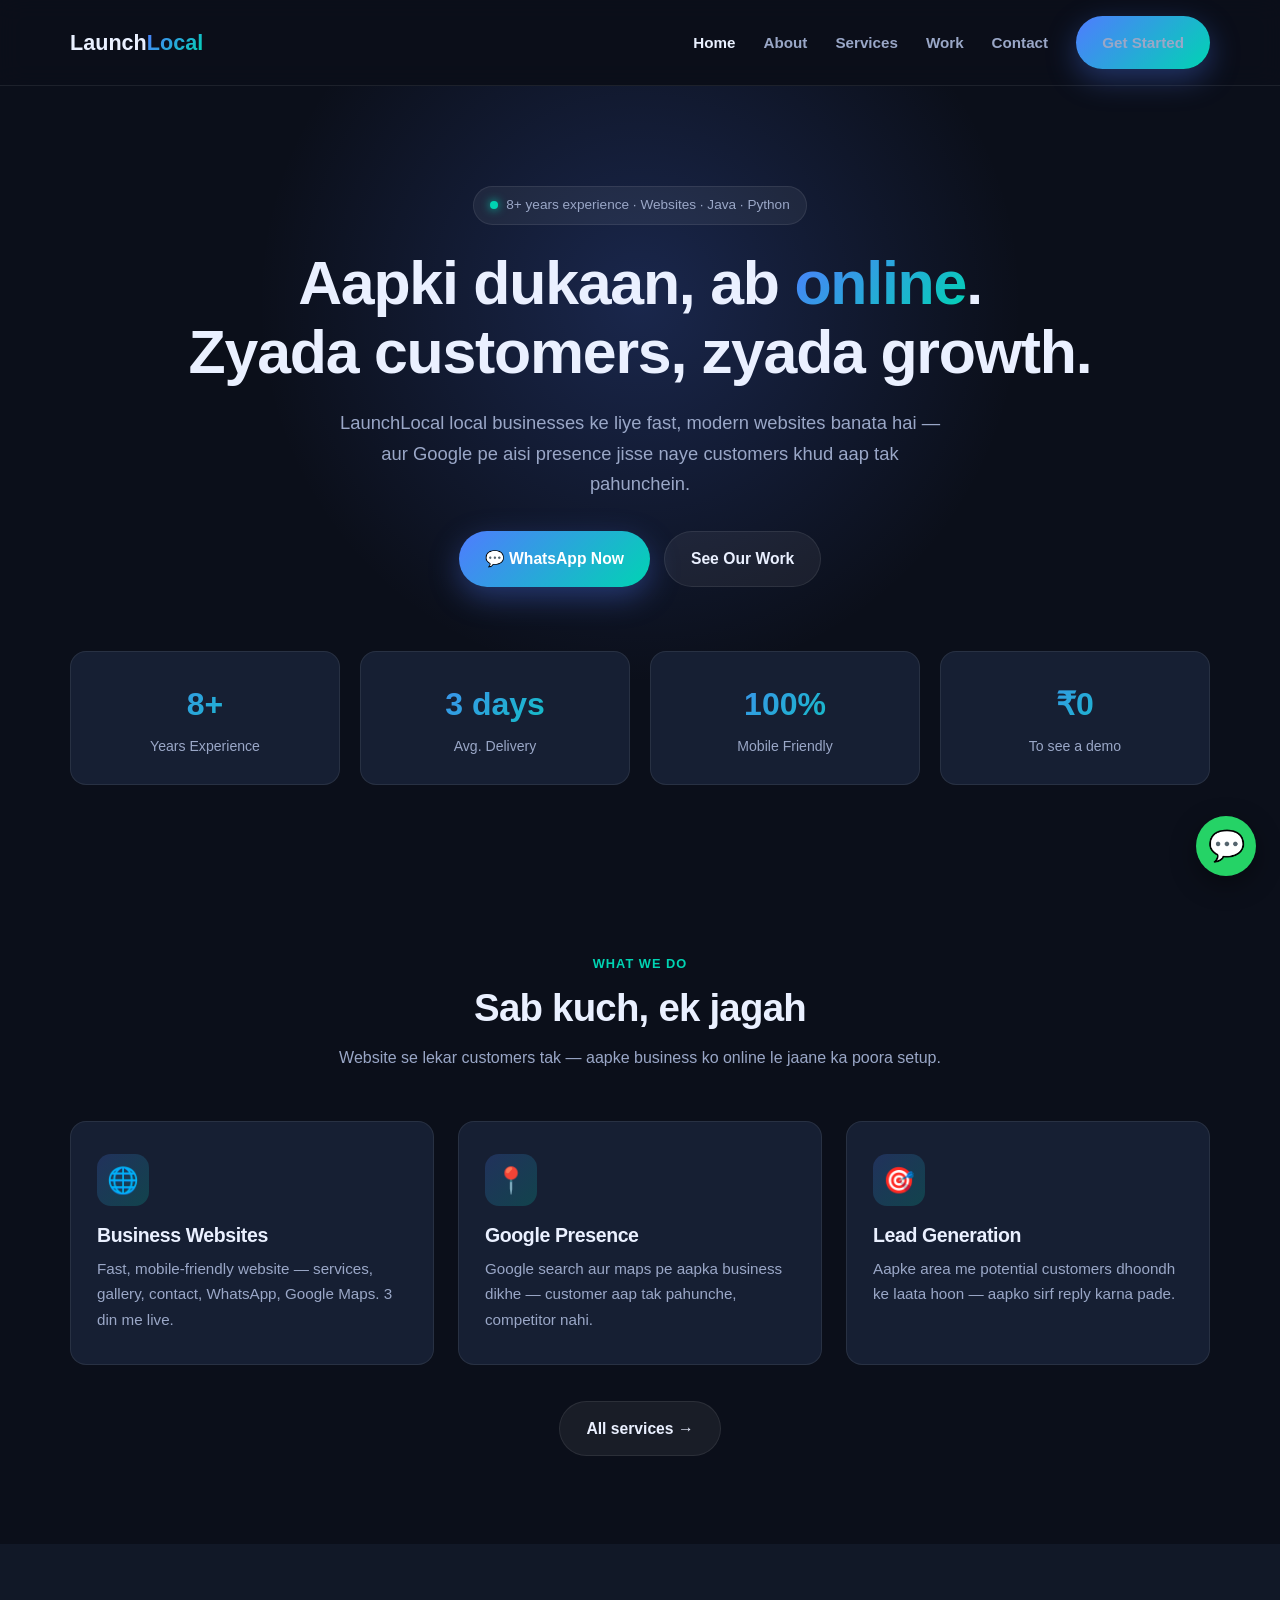
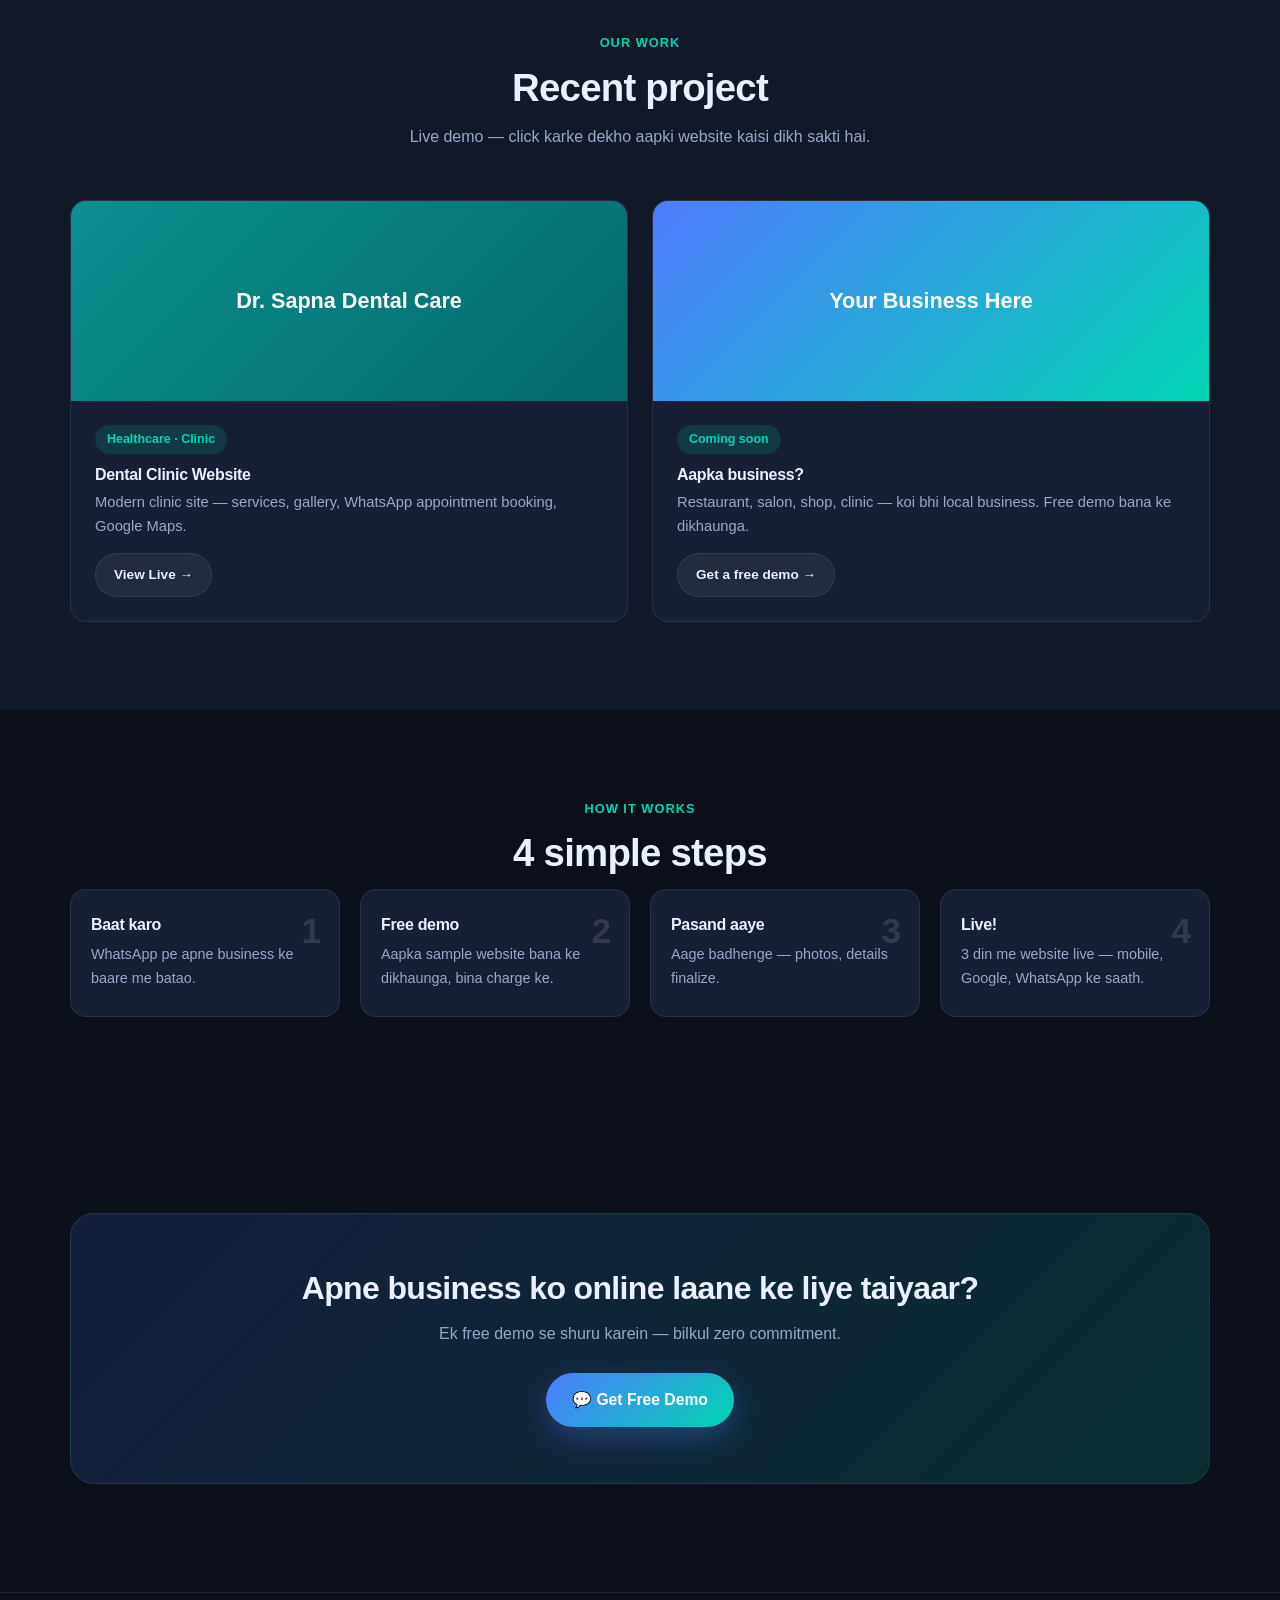
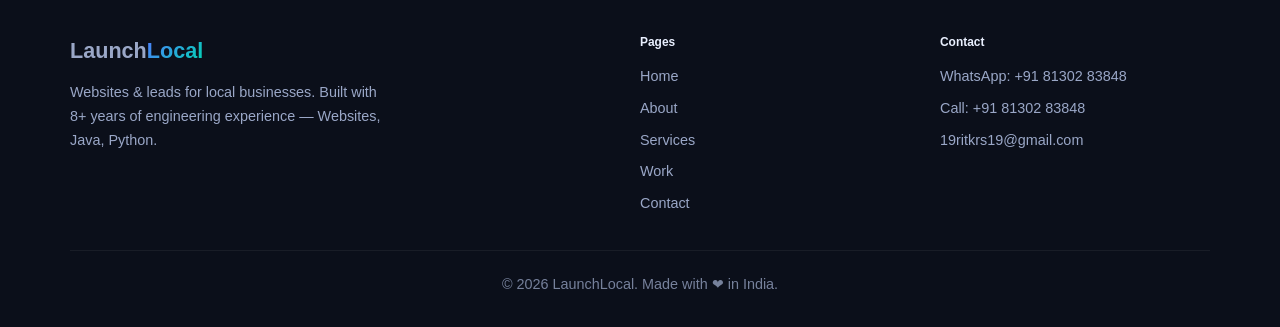
==== launchlocal-site/index.html @ 7e7877e1 "add multi-page LaunchLocal site (home/about/services/work/contact)" ====
<!DOCTYPE html>
<html lang="en">
<head>
<meta charset="UTF-8" />
<meta name="viewport" content="width=device-width, initial-scale=1.0" />
<title>LaunchLocal - Websites & Leads for Local Businesses</title>
<meta name="description" content="LaunchLocal - Aapki dukaan, ab online. Fast modern websites, Google presence & leads for local businesses. 8+ years experience. Websites, Java, Python." />
<link rel="stylesheet" href="style.css" />
</head>
<body>

<header>
  <div class="container">
    <nav>
      <a href="index.html" class="logo">Launch<b>Local</b></a>
      <button class="nav-toggle" aria-label="menu">☰</button>
      <div class="nav-links">
        <a href="index.html" class="active">Home</a>
        <a href="about.html">About</a>
        <a href="services.html">Services</a>
        <a href="work.html">Work</a>
        <a href="contact.html">Contact</a>
        <a class="btn btn-primary" href="contact.html">Get Started</a>
      </div>
    </nav>
  </div>
</header>

<!-- HERO -->
<section class="hero">
  <div class="container center">
    <div class="badge reveal"><span class="dot"></span> 8+ years experience · Websites · Java · Python</div>
    <h1 class="reveal">Aapki dukaan, ab <span class="grad">online</span>.<br/>Zyada customers, zyada growth.</h1>
    <p class="lead center reveal">LaunchLocal local businesses ke liye fast, modern websites banata hai — aur Google pe aisi presence jisse naye customers khud aap tak pahunchein.</p>
    <div class="cta center reveal" style="justify-content:center">
      <a class="btn btn-primary" href="https://wa.me/918130283848?text=Hi%20LaunchLocal,%20mujhe%20website%20chahiye">💬 WhatsApp Now</a>
      <a class="btn btn-ghost" href="work.html">See Our Work</a>
    </div>
    <div class="stats" style="margin-top:64px">
      <div class="stat reveal"><div class="num grad">8+</div><div class="lbl">Years Experience</div></div>
      <div class="stat reveal"><div class="num grad">3 days</div><div class="lbl">Avg. Delivery</div></div>
      <div class="stat reveal"><div class="num grad">100%</div><div class="lbl">Mobile Friendly</div></div>
      <div class="stat reveal"><div class="num grad">₹0</div><div class="lbl">To see a demo</div></div>
    </div>
  </div>
</section>

<!-- SERVICES PREVIEW -->
<section>
  <div class="container">
    <div class="center"><div class="eyebrow reveal">What we do</div><h2 class="title reveal">Sab kuch, ek jagah</h2>
      <p class="sub center reveal">Website se lekar customers tak — aapke business ko online le jaane ka poora setup.</p></div>
    <div class="grid3">
      <div class="card reveal"><div class="ic">🌐</div><h3>Business Websites</h3><p>Fast, mobile-friendly website — services, gallery, contact, WhatsApp, Google Maps. 3 din me live.</p></div>
      <div class="card reveal"><div class="ic">📍</div><h3>Google Presence</h3><p>Google search aur maps pe aapka business dikhe — customer aap tak pahunche, competitor nahi.</p></div>
      <div class="card reveal"><div class="ic">🎯</div><h3>Lead Generation</h3><p>Aapke area me potential customers dhoondh ke laata hoon — aapko sirf reply karna pade.</p></div>
    </div>
    <div class="center" style="margin-top:36px"><a class="btn btn-ghost reveal" href="services.html">All services →</a></div>
  </div>
</section>

<!-- FEATURED WORK -->
<section style="background:var(--bg2)">
  <div class="container">
    <div class="center"><div class="eyebrow reveal">Our work</div><h2 class="title reveal">Recent project</h2>
      <p class="sub center reveal">Live demo — click karke dekho aapki website kaisi dikh sakti hai.</p></div>
    <div class="work">
      <a class="work-card reveal" href="https://19ritkrs19.github.io/client-demos/dr-sapna/" target="_blank">
        <div class="thumb" style="background:linear-gradient(135deg,#0a8f8f,#066969)">Dr. Sapna Dental Care</div>
        <div class="body"><span class="tag">Healthcare · Clinic</span><h4>Dental Clinic Website</h4>
          <p>Modern clinic site — services, gallery, WhatsApp appointment booking, Google Maps.</p>
          <span class="btn btn-ghost" style="padding:10px 18px;font-size:.85rem">View Live →</span></div>
      </a>
      <div class="work-card reveal">
        <div class="thumb" style="background:linear-gradient(135deg,#4f7cff,#00d4b3)">Your Business Here</div>
        <div class="body"><span class="tag">Coming soon</span><h4>Aapka business?</h4>
          <p>Restaurant, salon, shop, clinic — koi bhi local business. Free demo bana ke dikhaunga.</p>
          <a class="btn btn-ghost" style="padding:10px 18px;font-size:.85rem" href="contact.html">Get a free demo →</a></div>
      </div>
    </div>
  </div>
</section>

<!-- PROCESS -->
<section>
  <div class="container">
    <div class="center"><div class="eyebrow reveal">How it works</div><h2 class="title reveal">4 simple steps</h2></div>
    <div class="steps">
      <div class="step reveal"><div class="no">1</div><h4>Baat karo</h4><p>WhatsApp pe apne business ke baare me batao.</p></div>
      <div class="step reveal"><div class="no">2</div><h4>Free demo</h4><p>Aapka sample website bana ke dikhaunga, bina charge ke.</p></div>
      <div class="step reveal"><div class="no">3</div><h4>Pasand aaye</h4><p>Aage badhenge — photos, details finalize.</p></div>
      <div class="step reveal"><div class="no">4</div><h4>Live!</h4><p>3 din me website live — mobile, Google, WhatsApp ke saath.</p></div>
    </div>
  </div>
</section>

<!-- CTA -->
<section>
  <div class="container">
    <div class="cta-band reveal">
      <h2>Apne business ko online laane ke liye taiyaar?</h2>
      <p>Ek free demo se shuru karein — bilkul zero commitment.</p>
      <a class="btn btn-primary" href="https://wa.me/918130283848?text=Hi%20LaunchLocal,%20mujhe%20free%20demo%20chahiye">💬 Get Free Demo</a>
    </div>
  </div>
</section>

<!-- FOOTER (same on all pages) -->
<footer>
  <div class="container">
    <div class="foot-grid">
      <div>
        <div class="logo" style="margin-bottom:12px">Launch<b>Local</b></div>
        <p style="max-width:320px">Websites &amp; leads for local businesses. Built with 8+ years of engineering experience — Websites, Java, Python.</p>
      </div>
      <div><h5>Pages</h5><a href="index.html">Home</a><a href="about.html">About</a><a href="services.html">Services</a><a href="work.html">Work</a><a href="contact.html">Contact</a></div>
      <div><h5>Contact</h5><a href="https://wa.me/918130283848">WhatsApp: +91 81302 83848</a><a href="tel:+918130283848">Call: +91 81302 83848</a><a href="mailto:19ritkrs19@gmail.com">19ritkrs19@gmail.com</a></div>
    </div>
    <div class="foot-bottom">&copy; <span id="yr"></span> LaunchLocal. Made with ❤ in India.</div>
  </div>
</footer>

<a class="wa-float" href="https://wa.me/918130283848?text=Hi%20LaunchLocal" title="WhatsApp">💬</a>
<script src="app.js"></script>
</body>
</html>
---- launchlocal-site/style.css ----
/* ============================================================
   LaunchLocal - shared styles (multi-page site)
   ============================================================ */
:root{
  --bg:#0b0f1a; --bg2:#111827; --card:#161f33;
  --brand:#4f7cff; --brand2:#00d4b3; --accent:#ffb347;
  --text:#eaf0ff; --muted:#9aa7c7; --line:rgba(255,255,255,.08);
  --radius:16px;
}
*{margin:0;padding:0;box-sizing:border-box}
html{scroll-behavior:smooth}
body{font-family:-apple-system,BlinkMacSystemFont,"Segoe UI",Roboto,Helvetica,Arial,sans-serif;background:var(--bg);color:var(--text);line-height:1.65;overflow-x:hidden}
a{color:inherit;text-decoration:none}
img{max-width:100%;display:block}
.container{width:min(1140px,92%);margin:0 auto}
.btn{display:inline-flex;align-items:center;gap:8px;padding:14px 26px;border-radius:999px;font-weight:700;font-size:.98rem;transition:transform .18s,box-shadow .18s,background .18s;cursor:pointer;border:none}
.btn-primary{background:linear-gradient(135deg,var(--brand),var(--brand2));color:#fff;box-shadow:0 10px 30px rgba(79,124,255,.35)}
.btn-primary:hover{transform:translateY(-3px);box-shadow:0 16px 40px rgba(79,124,255,.5)}
.btn-ghost{background:rgba(255,255,255,.06);color:var(--text);border:1px solid var(--line)}
.btn-ghost:hover{background:rgba(255,255,255,.12);transform:translateY(-3px)}
section{padding:88px 0}
.eyebrow{color:var(--brand2);font-weight:700;letter-spacing:.08em;text-transform:uppercase;font-size:.8rem;margin-bottom:12px}
h1,h2,h3,h4{line-height:1.15;letter-spacing:-.02em}
h2.title{font-size:2.4rem;margin-bottom:14px}
.sub{color:var(--muted);max-width:640px;margin-bottom:50px}
.center{text-align:center;margin-inline:auto}
.grad{background:linear-gradient(135deg,var(--brand),var(--brand2));-webkit-background-clip:text;background-clip:text;-webkit-text-fill-color:transparent}

/* reveal on scroll */
.reveal{opacity:0;transform:translateY(28px);transition:opacity .7s ease,transform .7s ease}
.reveal.in{opacity:1;transform:none}

/* NAV */
header{position:sticky;top:0;z-index:60;background:rgba(11,15,26,.82);backdrop-filter:blur(12px);border-bottom:1px solid var(--line)}
nav{display:flex;align-items:center;justify-content:space-between;padding:16px 0}
.logo{font-weight:900;font-size:1.35rem}
.logo b{background:linear-gradient(135deg,var(--brand),var(--brand2));-webkit-background-clip:text;background-clip:text;-webkit-text-fill-color:transparent}
.nav-links{display:flex;gap:28px;align-items:center}
.nav-links a{color:var(--muted);font-weight:600;font-size:.95rem}
.nav-links a:hover,.nav-links a.active{color:var(--text)}
.nav-toggle{display:none;background:none;border:none;color:var(--text);font-size:1.6rem;cursor:pointer}
@media(max-width:820px){
  .nav-links{position:fixed;inset:0 0 0 auto;width:min(280px,80%);flex-direction:column;background:var(--bg2);padding:90px 30px;gap:22px;transform:translateX(100%);transition:transform .3s;border-left:1px solid var(--line)}
  .nav-links.open{transform:none}
  .nav-toggle{display:block;z-index:70}
}

/* HERO (generic) */
.hero{position:relative;padding:100px 0 80px;overflow:hidden}
.hero::before{content:"";position:absolute;top:-30%;left:50%;transform:translateX(-50%);width:900px;height:900px;background:radial-gradient(circle,rgba(79,124,255,.22),transparent 60%);z-index:0}
.hero .container{position:relative;z-index:1}
.badge{display:inline-flex;align-items:center;gap:8px;background:rgba(255,255,255,.06);border:1px solid var(--line);padding:7px 16px;border-radius:999px;font-size:.85rem;color:var(--muted);margin-bottom:24px}
.dot{width:8px;height:8px;border-radius:50%;background:var(--brand2);box-shadow:0 0 10px var(--brand2)}
.hero h1{font-size:clamp(2.1rem,5.2vw,3.8rem);margin-bottom:20px}
.hero p.lead{font-size:1.15rem;color:var(--muted);max-width:620px;margin-bottom:32px}
.page-hero{padding:80px 0 40px;position:relative}
.page-hero h1{font-size:clamp(2rem,5vw,3.2rem);margin-bottom:16px}
.page-hero p{color:var(--muted);max-width:640px;font-size:1.1rem}
.cta{display:flex;gap:14px;flex-wrap:wrap}

/* STATS */
.stats{display:grid;grid-template-columns:repeat(4,1fr);gap:20px}
.stat{background:var(--card);border:1px solid var(--line);border-radius:var(--radius);padding:26px 18px;text-align:center}
.stat .num{font-size:2rem;font-weight:900}
.stat .lbl{color:var(--muted);font-size:.88rem;margin-top:4px}
@media(max-width:760px){.stats{grid-template-columns:1fr 1fr}}

/* GRID CARDS */
.grid3{display:grid;grid-template-columns:repeat(3,1fr);gap:24px}
.grid2{display:grid;grid-template-columns:repeat(2,1fr);gap:24px}
@media(max-width:860px){.grid3,.grid2{grid-template-columns:1fr}}
.card{background:var(--card);border:1px solid var(--line);border-radius:var(--radius);padding:32px 26px;transition:transform .2s,border-color .2s}
.card:hover{transform:translateY(-8px);border-color:var(--brand)}
.card .ic{width:52px;height:52px;border-radius:14px;display:flex;align-items:center;justify-content:center;font-size:1.6rem;background:linear-gradient(135deg,rgba(79,124,255,.2),rgba(0,212,179,.2));margin-bottom:18px}
.card h3{font-size:1.22rem;margin-bottom:10px}
.card p{color:var(--muted);font-size:.95rem}
.card ul{color:var(--muted);font-size:.93rem;margin-top:12px;padding-left:18px}
.card ul li{margin-bottom:6px}

/* PROCESS */
.steps{display:grid;grid-template-columns:repeat(4,1fr);gap:20px}
@media(max-width:860px){.steps{grid-template-columns:1fr 1fr}}
.step{position:relative;padding:26px 20px;background:var(--card);border:1px solid var(--line);border-radius:var(--radius)}
.step .no{font-size:2.2rem;font-weight:900;color:rgba(255,255,255,.12);position:absolute;top:12px;right:18px}
.step h4{margin-bottom:8px}
.step p{color:var(--muted);font-size:.9rem}

/* WORK / CASE STUDY */
.work{display:grid;grid-template-columns:repeat(2,1fr);gap:24px}
@media(max-width:760px){.work{grid-template-columns:1fr}}
.work-card{background:var(--card);border:1px solid var(--line);border-radius:var(--radius);overflow:hidden;transition:transform .2s}
.work-card:hover{transform:translateY(-6px)}
.work-card .thumb{height:200px;display:flex;align-items:center;justify-content:center;font-size:1.35rem;font-weight:800;color:#fff;text-align:center;padding:20px}
.work-card .body{padding:24px}
.work-card .body h4{margin-bottom:6px}
.work-card .body p{color:var(--muted);font-size:.92rem;margin-bottom:14px}
.tag{display:inline-block;background:rgba(0,212,179,.14);color:var(--brand2);padding:4px 12px;border-radius:999px;font-size:.78rem;font-weight:700;margin-bottom:12px}
.case{background:var(--card);border:1px solid var(--line);border-radius:var(--radius);padding:34px;margin-bottom:24px}
.case .cols{display:grid;grid-template-columns:repeat(3,1fr);gap:20px;margin-top:20px}
@media(max-width:760px){.case .cols{grid-template-columns:1fr}}
.case .col h5{color:var(--brand2);font-size:.82rem;text-transform:uppercase;letter-spacing:.06em;margin-bottom:6px}
.case .col p{color:var(--muted);font-size:.94rem}

/* PRICING */
.pricing{display:grid;grid-template-columns:repeat(3,1fr);gap:24px}
@media(max-width:860px){.pricing{grid-template-columns:1fr}}
.price{background:var(--card);border:1px solid var(--line);border-radius:var(--radius);padding:32px 26px;text-align:center}
.price.featured{border-color:var(--brand);box-shadow:0 14px 40px rgba(79,124,255,.2);position:relative}
.price.featured::after{content:"Popular";position:absolute;top:-12px;left:50%;transform:translateX(-50%);background:linear-gradient(135deg,var(--brand),var(--brand2));color:#fff;font-size:.72rem;font-weight:700;padding:4px 14px;border-radius:999px}
.price .amt{font-size:2rem;font-weight:900;margin:12px 0}
.price ul{list-style:none;color:var(--muted);font-size:.93rem;margin:18px 0;text-align:left}
.price ul li{padding:7px 0;border-bottom:1px solid var(--line)}
.price ul li::before{content:"✓ ";color:var(--brand2);font-weight:800}

/* FAQ */
.faq details{background:var(--card);border:1px solid var(--line);border-radius:12px;padding:18px 22px;margin-bottom:14px}
.faq summary{cursor:pointer;font-weight:700;list-style:none}
.faq summary::-webkit-details-marker{display:none}
.faq summary::after{content:"+";float:right;color:var(--brand2);font-size:1.3rem}
.faq details[open] summary::after{content:"−"}
.faq p{color:var(--muted);margin-top:12px;font-size:.95rem}

/* CONTACT / FORM */
.contact-wrap{display:grid;grid-template-columns:1fr 1fr;gap:44px;align-items:start}
@media(max-width:860px){.contact-wrap{grid-template-columns:1fr}}
form{background:var(--card);border:1px solid var(--line);border-radius:var(--radius);padding:32px}
label{display:block;font-size:.85rem;color:var(--muted);margin:14px 0 6px;font-weight:600}
input,select,textarea{width:100%;padding:13px 15px;background:var(--bg2);border:1px solid var(--line);border-radius:10px;color:var(--text);font-size:.95rem;font-family:inherit}
input:focus,select:focus,textarea:focus{outline:none;border-color:var(--brand)}
textarea{min-height:90px;resize:vertical}
form .btn-primary{width:100%;justify-content:center;margin-top:22px}
.info-row{display:flex;gap:14px;margin-bottom:22px;align-items:flex-start}
.info-row .ic{font-size:1.4rem}
.info-row a{color:var(--brand2)}

/* CTA band */
.cta-band{background:linear-gradient(135deg,rgba(79,124,255,.15),rgba(0,212,179,.15));border:1px solid var(--line);border-radius:24px;padding:56px;text-align:center;margin:20px 0}
.cta-band h2{font-size:2rem;margin-bottom:14px}
.cta-band p{color:var(--muted);margin-bottom:26px}

footer{border-top:1px solid var(--line);padding:40px 0 30px;color:var(--muted);font-size:.9rem}
.foot-grid{display:grid;grid-template-columns:2fr 1fr 1fr;gap:30px;margin-bottom:26px}
@media(max-width:760px){.foot-grid{grid-template-columns:1fr}}
.foot-grid h5{color:var(--text);margin-bottom:12px}
.foot-grid a{display:block;color:var(--muted);margin-bottom:8px}
.foot-grid a:hover{color:var(--brand2)}
.foot-bottom{text-align:center;border-top:1px solid var(--line);padding-top:22px;opacity:.75}
.wa-float{position:fixed;bottom:24px;right:24px;z-index:100;background:#25D366;width:60px;height:60px;border-radius:50%;display:flex;align-items:center;justify-content:center;font-size:30px;box-shadow:0 8px 26px rgba(0,0,0,.4)}
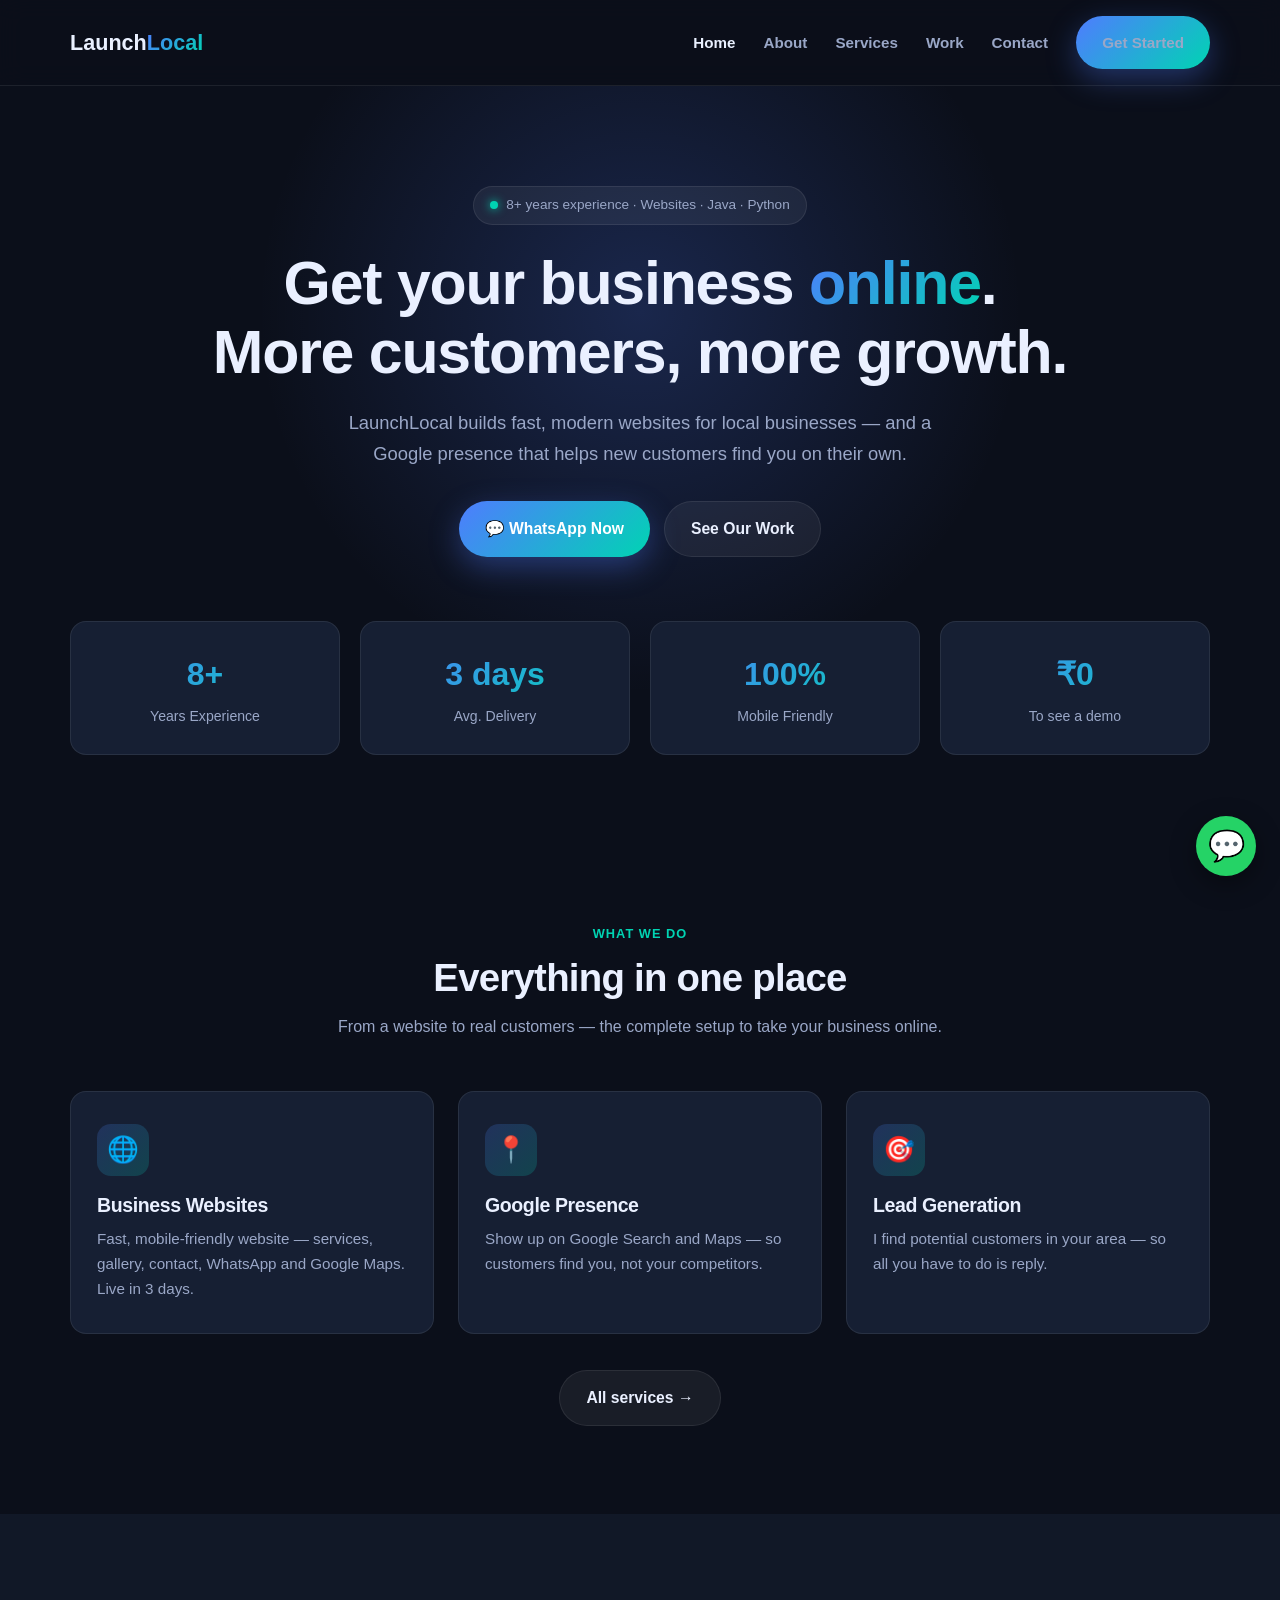
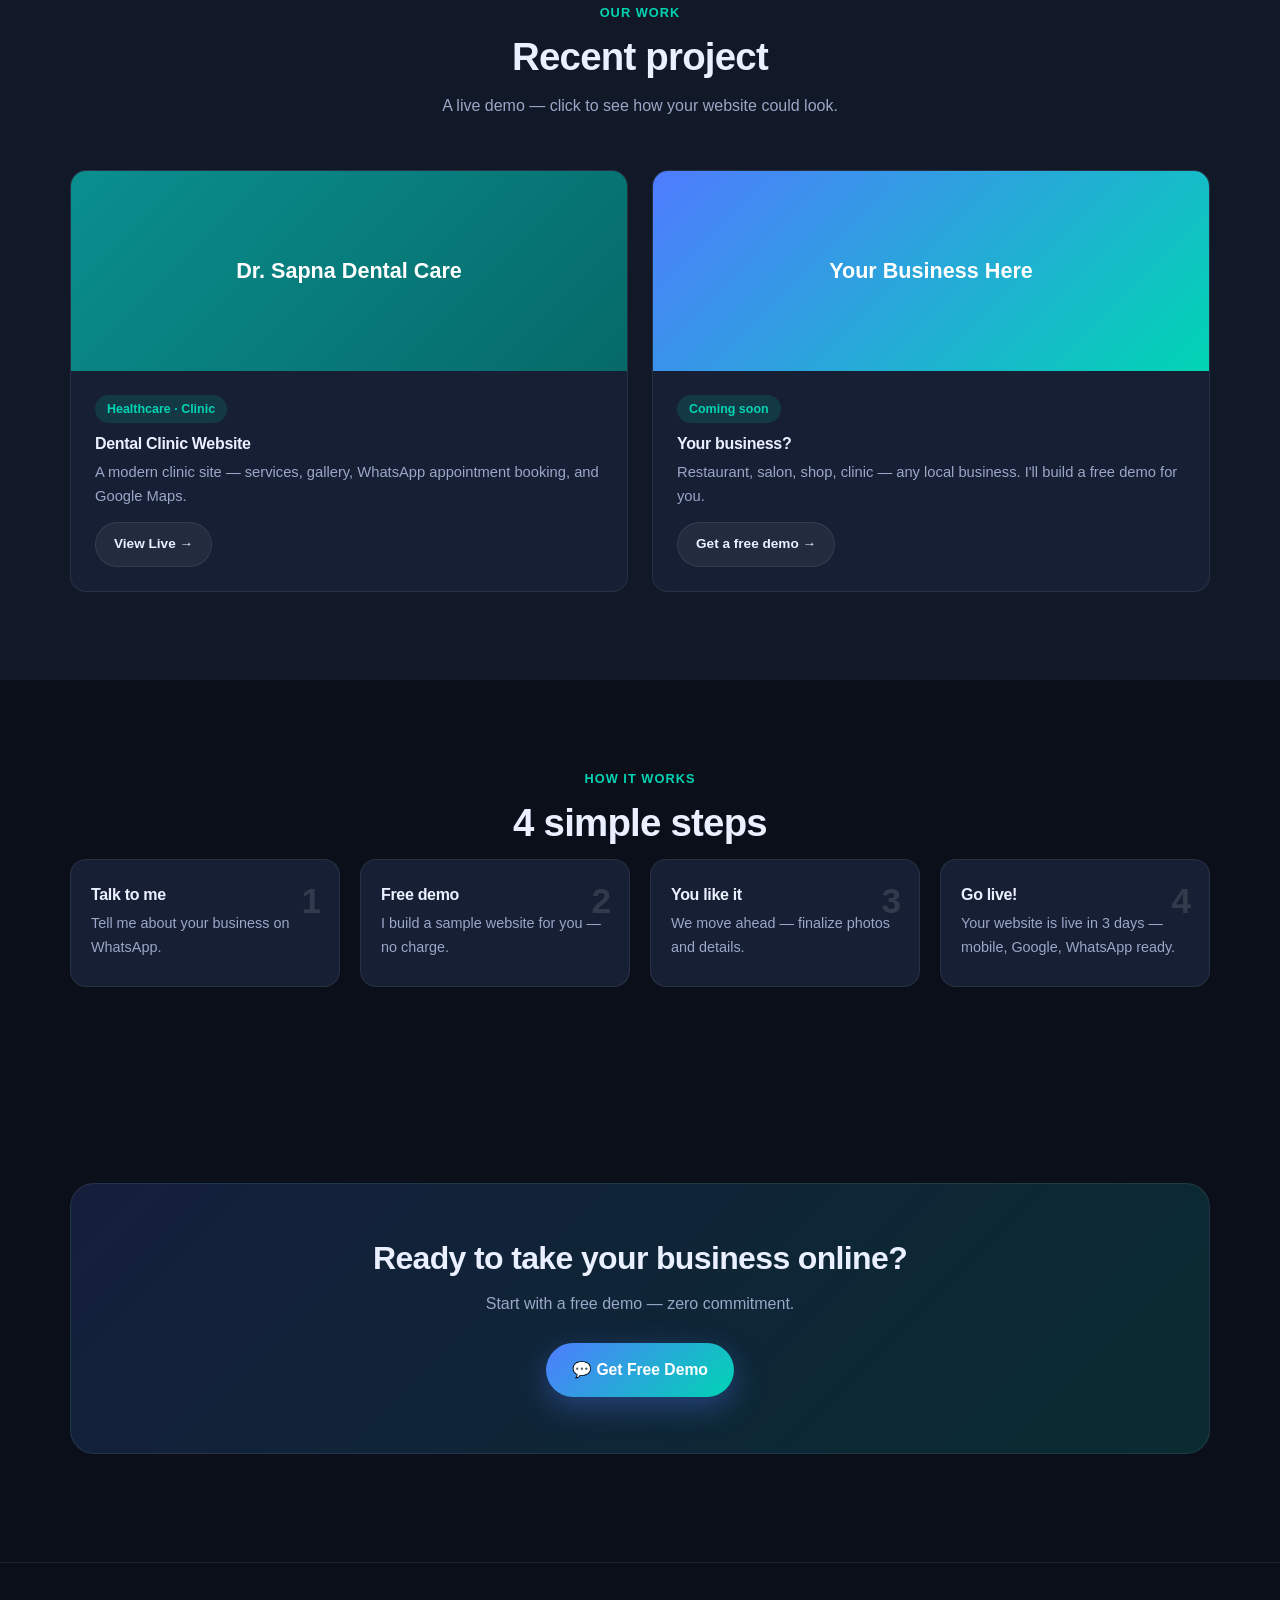
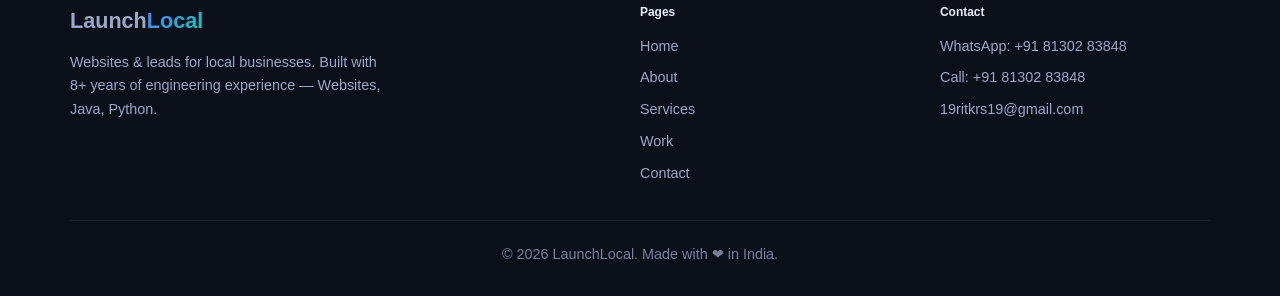
==== commit 666c2ed1: "content: convert all site text to simple English" ====
--- a/launchlocal-site/index.html
+++ b/launchlocal-site/index.html
@@ -4,7 +4,7 @@
 <meta charset="UTF-8" />
 <meta name="viewport" content="width=device-width, initial-scale=1.0" />
 <title>LaunchLocal - Websites & Leads for Local Businesses</title>
-<meta name="description" content="LaunchLocal - Aapki dukaan, ab online. Fast modern websites, Google presence & leads for local businesses. 8+ years experience. Websites, Java, Python." />
+<meta name="description" content="LaunchLocal - Get your business online. Fast modern websites, Google presence & leads for local businesses. 8+ years experience. Websites, Java, Python." />
 <link rel="stylesheet" href="style.css" />
 </head>
 <body>
@@ -30,10 +30,10 @@
 <section class="hero">
   <div class="container center">
     <div class="badge reveal"><span class="dot"></span> 8+ years experience · Websites · Java · Python</div>
-    <h1 class="reveal">Aapki dukaan, ab <span class="grad">online</span>.<br/>Zyada customers, zyada growth.</h1>
-    <p class="lead center reveal">LaunchLocal local businesses ke liye fast, modern websites banata hai — aur Google pe aisi presence jisse naye customers khud aap tak pahunchein.</p>
+    <h1 class="reveal">Get your business <span class="grad">online</span>.<br/>More customers, more growth.</h1>
+    <p class="lead center reveal">LaunchLocal builds fast, modern websites for local businesses — and a Google presence that helps new customers find you on their own.</p>
     <div class="cta center reveal" style="justify-content:center">
-      <a class="btn btn-primary" href="https://wa.me/918130283848?text=Hi%20LaunchLocal,%20mujhe%20website%20chahiye">💬 WhatsApp Now</a>
+      <a class="btn btn-primary" href="https://wa.me/918130283848?text=Hi%20LaunchLocal,%20I%20want%20a%20website%20for%20my%20business">💬 WhatsApp Now</a>
       <a class="btn btn-ghost" href="work.html">See Our Work</a>
     </div>
     <div class="stats" style="margin-top:64px">
@@ -48,12 +48,12 @@
 <!-- SERVICES PREVIEW -->
 <section>
   <div class="container">
-    <div class="center"><div class="eyebrow reveal">What we do</div><h2 class="title reveal">Sab kuch, ek jagah</h2>
-      <p class="sub center reveal">Website se lekar customers tak — aapke business ko online le jaane ka poora setup.</p></div>
+    <div class="center"><div class="eyebrow reveal">What we do</div><h2 class="title reveal">Everything in one place</h2>
+      <p class="sub center reveal">From a website to real customers — the complete setup to take your business online.</p></div>
     <div class="grid3">
-      <div class="card reveal"><div class="ic">🌐</div><h3>Business Websites</h3><p>Fast, mobile-friendly website — services, gallery, contact, WhatsApp, Google Maps. 3 din me live.</p></div>
-      <div class="card reveal"><div class="ic">📍</div><h3>Google Presence</h3><p>Google search aur maps pe aapka business dikhe — customer aap tak pahunche, competitor nahi.</p></div>
-      <div class="card reveal"><div class="ic">🎯</div><h3>Lead Generation</h3><p>Aapke area me potential customers dhoondh ke laata hoon — aapko sirf reply karna pade.</p></div>
+      <div class="card reveal"><div class="ic">🌐</div><h3>Business Websites</h3><p>Fast, mobile-friendly website — services, gallery, contact, WhatsApp and Google Maps. Live in 3 days.</p></div>
+      <div class="card reveal"><div class="ic">📍</div><h3>Google Presence</h3><p>Show up on Google Search and Maps — so customers find you, not your competitors.</p></div>
+      <div class="card reveal"><div class="ic">🎯</div><h3>Lead Generation</h3><p>I find potential customers in your area — so all you have to do is reply.</p></div>
     </div>
     <div class="center" style="margin-top:36px"><a class="btn btn-ghost reveal" href="services.html">All services →</a></div>
   </div>
@@ -63,18 +63,18 @@
 <section style="background:var(--bg2)">
   <div class="container">
     <div class="center"><div class="eyebrow reveal">Our work</div><h2 class="title reveal">Recent project</h2>
-      <p class="sub center reveal">Live demo — click karke dekho aapki website kaisi dikh sakti hai.</p></div>
+      <p class="sub center reveal">A live demo — click to see how your website could look.</p></div>
     <div class="work">
       <a class="work-card reveal" href="https://19ritkrs19.github.io/client-demos/dr-sapna/" target="_blank">
         <div class="thumb" style="background:linear-gradient(135deg,#0a8f8f,#066969)">Dr. Sapna Dental Care</div>
         <div class="body"><span class="tag">Healthcare · Clinic</span><h4>Dental Clinic Website</h4>
-          <p>Modern clinic site — services, gallery, WhatsApp appointment booking, Google Maps.</p>
+          <p>A modern clinic site — services, gallery, WhatsApp appointment booking, and Google Maps.</p>
           <span class="btn btn-ghost" style="padding:10px 18px;font-size:.85rem">View Live →</span></div>
       </a>
       <div class="work-card reveal">
         <div class="thumb" style="background:linear-gradient(135deg,#4f7cff,#00d4b3)">Your Business Here</div>
-        <div class="body"><span class="tag">Coming soon</span><h4>Aapka business?</h4>
-          <p>Restaurant, salon, shop, clinic — koi bhi local business. Free demo bana ke dikhaunga.</p>
+        <div class="body"><span class="tag">Coming soon</span><h4>Your business?</h4>
+          <p>Restaurant, salon, shop, clinic — any local business. I'll build a free demo for you.</p>
           <a class="btn btn-ghost" style="padding:10px 18px;font-size:.85rem" href="contact.html">Get a free demo →</a></div>
       </div>
     </div>
@@ -86,10 +86,10 @@
   <div class="container">
     <div class="center"><div class="eyebrow reveal">How it works</div><h2 class="title reveal">4 simple steps</h2></div>
     <div class="steps">
-      <div class="step reveal"><div class="no">1</div><h4>Baat karo</h4><p>WhatsApp pe apne business ke baare me batao.</p></div>
-      <div class="step reveal"><div class="no">2</div><h4>Free demo</h4><p>Aapka sample website bana ke dikhaunga, bina charge ke.</p></div>
-      <div class="step reveal"><div class="no">3</div><h4>Pasand aaye</h4><p>Aage badhenge — photos, details finalize.</p></div>
-      <div class="step reveal"><div class="no">4</div><h4>Live!</h4><p>3 din me website live — mobile, Google, WhatsApp ke saath.</p></div>
+      <div class="step reveal"><div class="no">1</div><h4>Talk to me</h4><p>Tell me about your business on WhatsApp.</p></div>
+      <div class="step reveal"><div class="no">2</div><h4>Free demo</h4><p>I build a sample website for you — no charge.</p></div>
+      <div class="step reveal"><div class="no">3</div><h4>You like it</h4><p>We move ahead — finalize photos and details.</p></div>
+      <div class="step reveal"><div class="no">4</div><h4>Go live!</h4><p>Your website is live in 3 days — mobile, Google, WhatsApp ready.</p></div>
     </div>
   </div>
 </section>
@@ -98,14 +98,14 @@
 <section>
   <div class="container">
     <div class="cta-band reveal">
-      <h2>Apne business ko online laane ke liye taiyaar?</h2>
-      <p>Ek free demo se shuru karein — bilkul zero commitment.</p>
-      <a class="btn btn-primary" href="https://wa.me/918130283848?text=Hi%20LaunchLocal,%20mujhe%20free%20demo%20chahiye">💬 Get Free Demo</a>
+      <h2>Ready to take your business online?</h2>
+      <p>Start with a free demo — zero commitment.</p>
+      <a class="btn btn-primary" href="https://wa.me/918130283848?text=Hi%20LaunchLocal,%20I%20want%20a%20free%20demo">💬 Get Free Demo</a>
     </div>
   </div>
 </section>
 
-<!-- FOOTER (same on all pages) -->
+<!-- FOOTER -->
 <footer>
   <div class="container">
     <div class="foot-grid">
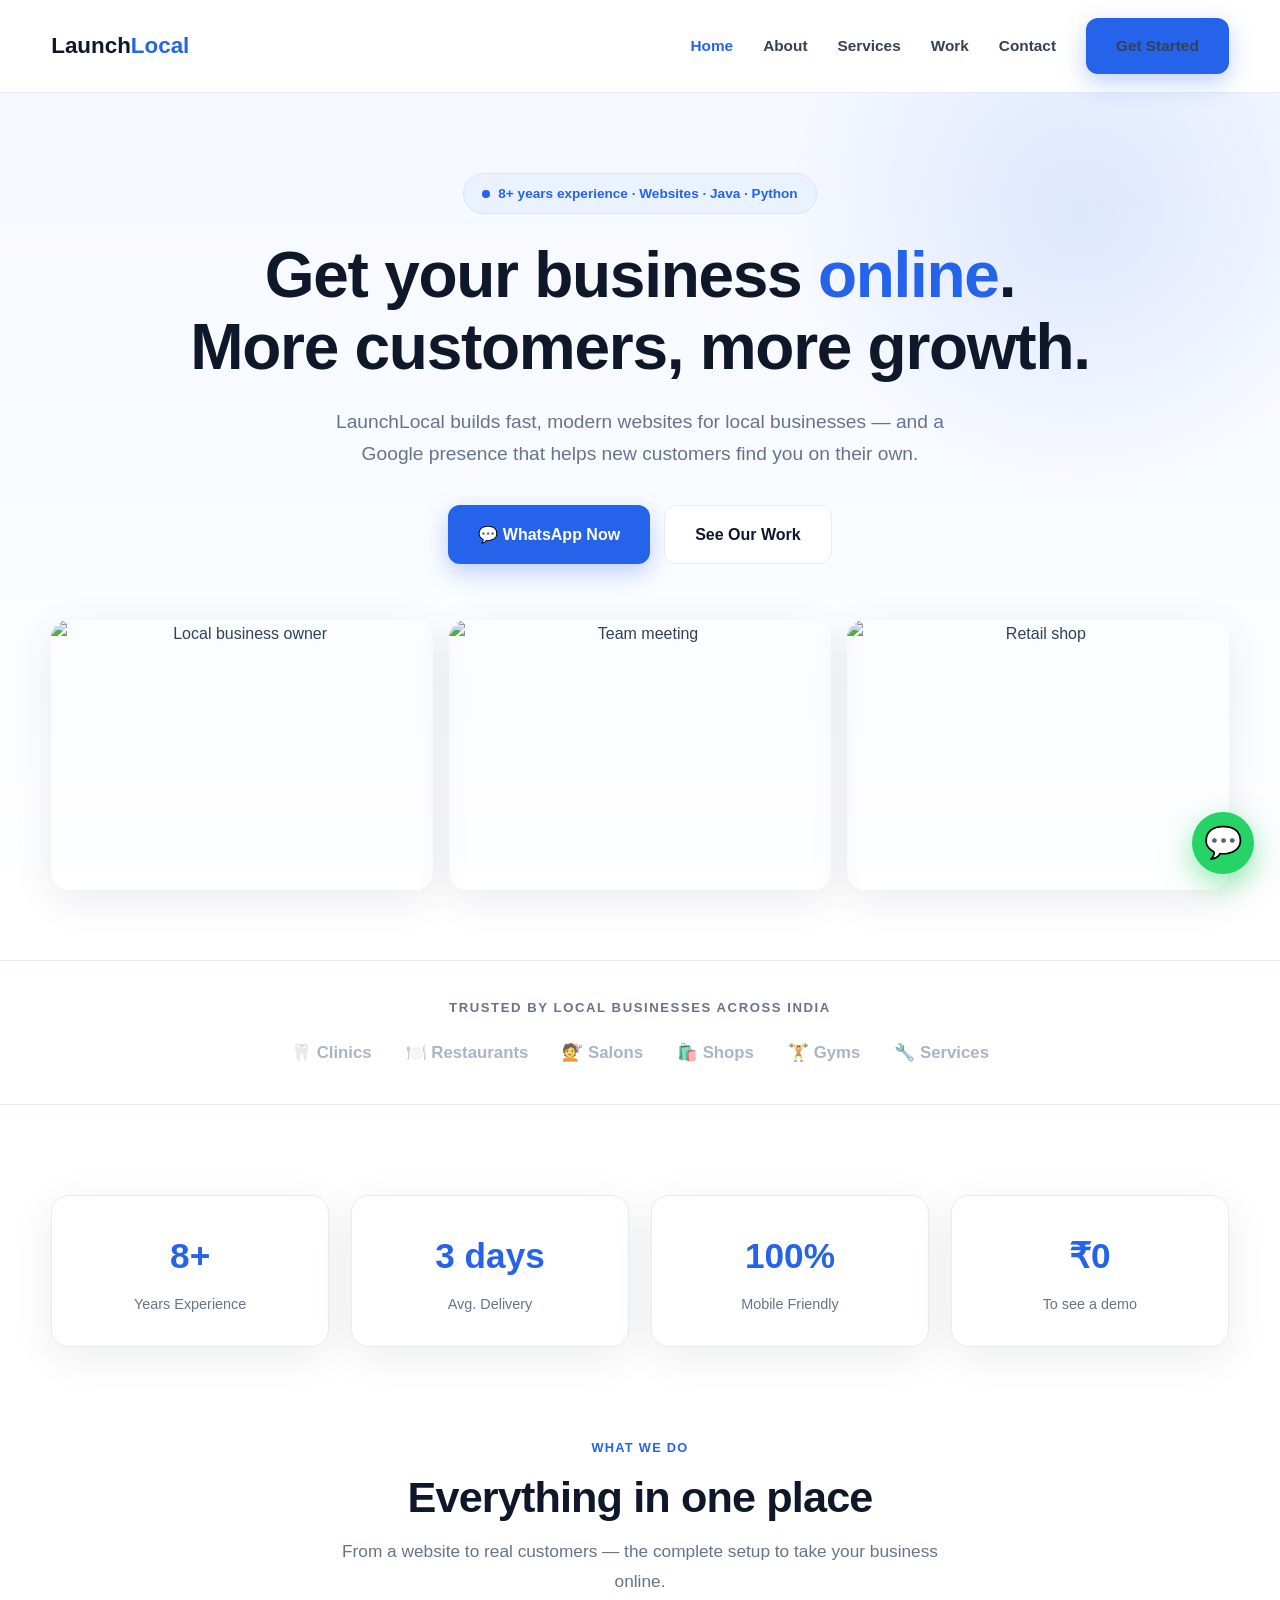
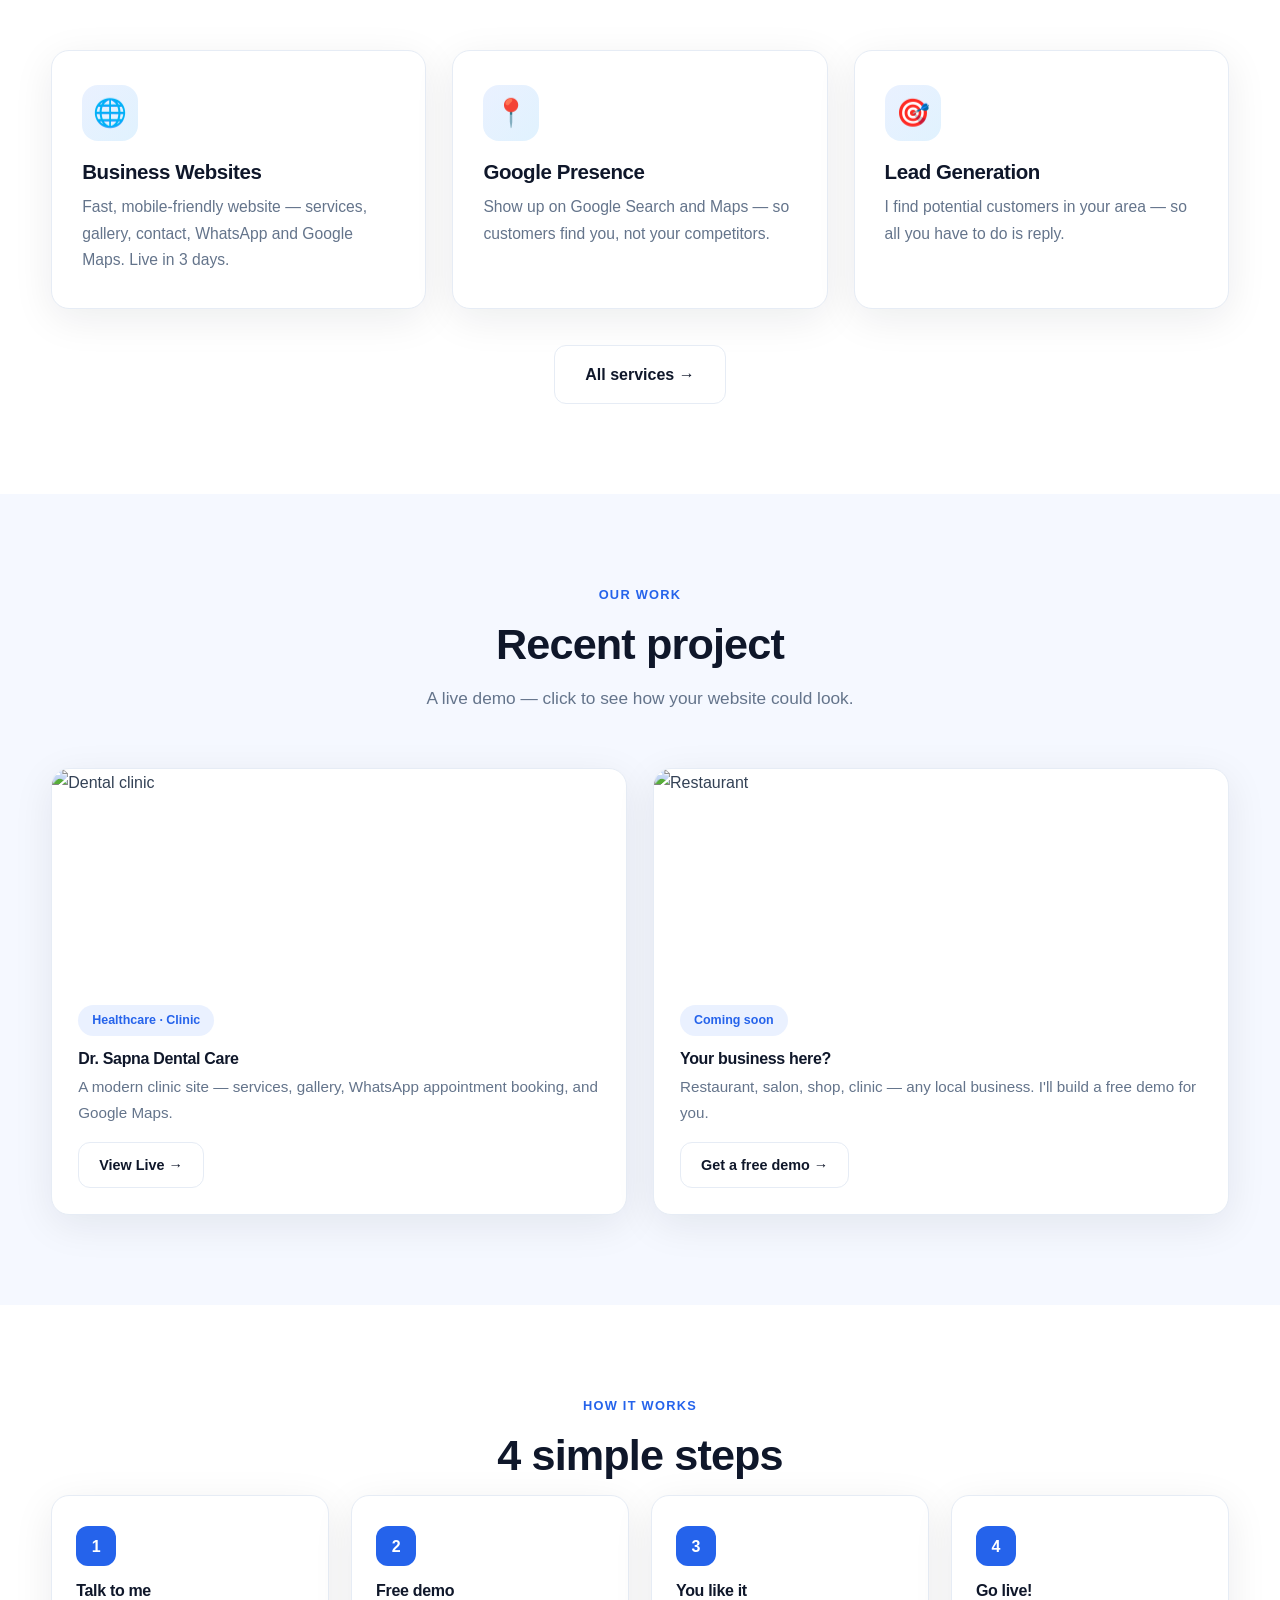
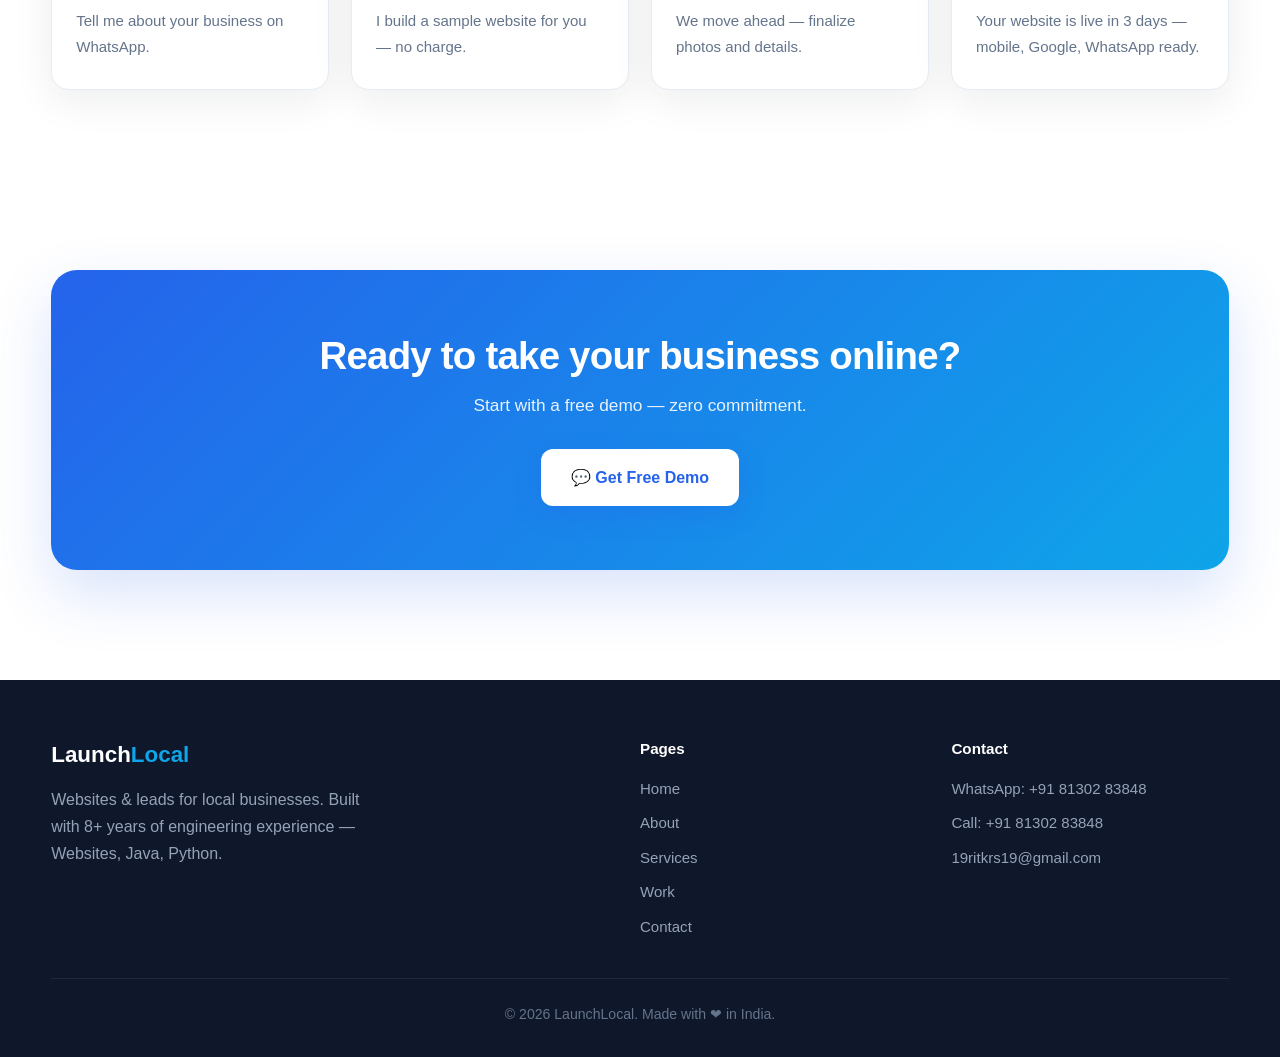
==== commit 00e0949b: "redesign: light premium theme, blue accent, real photos, more responsive" ====
--- a/launchlocal-site/index.html
+++ b/launchlocal-site/index.html
@@ -36,11 +36,33 @@
       <a class="btn btn-primary" href="https://wa.me/918130283848?text=Hi%20LaunchLocal,%20I%20want%20a%20website%20for%20my%20business">💬 WhatsApp Now</a>
       <a class="btn btn-ghost" href="work.html">See Our Work</a>
     </div>
-    <div class="stats" style="margin-top:64px">
-      <div class="stat reveal"><div class="num grad">8+</div><div class="lbl">Years Experience</div></div>
-      <div class="stat reveal"><div class="num grad">3 days</div><div class="lbl">Avg. Delivery</div></div>
-      <div class="stat reveal"><div class="num grad">100%</div><div class="lbl">Mobile Friendly</div></div>
-      <div class="stat reveal"><div class="num grad">₹0</div><div class="lbl">To see a demo</div></div>
+    <div class="hero-photos reveal">
+      <img src="https://images.unsplash.com/photo-1556742049-0cfed4f6a45d?w=600&q=80" alt="Local business owner" loading="lazy" />
+      <img src="https://images.unsplash.com/photo-1600880292203-757bb62b4baf?w=600&q=80" alt="Team meeting" loading="lazy" />
+      <img src="https://images.unsplash.com/photo-1441986300917-64674bd600d8?w=600&q=80" alt="Retail shop" loading="lazy" />
+    </div>
+  </div>
+</section>
+
+<!-- TRUST -->
+<div class="trust">
+  <div class="container">
+    <p>Trusted by local businesses across India</p>
+    <div class="trust-row">
+      <span>🦷 Clinics</span><span>🍽️ Restaurants</span><span>💇 Salons</span>
+      <span>🛍️ Shops</span><span>🏋️ Gyms</span><span>🔧 Services</span>
+    </div>
+  </div>
+</div>
+
+<!-- STATS -->
+<section style="padding-bottom:0">
+  <div class="container">
+    <div class="stats">
+      <div class="stat reveal"><div class="num">8+</div><div class="lbl">Years Experience</div></div>
+      <div class="stat reveal"><div class="num">3 days</div><div class="lbl">Avg. Delivery</div></div>
+      <div class="stat reveal"><div class="num">100%</div><div class="lbl">Mobile Friendly</div></div>
+      <div class="stat reveal"><div class="num">₹0</div><div class="lbl">To see a demo</div></div>
     </div>
   </div>
 </section>
@@ -66,16 +88,16 @@
       <p class="sub center reveal">A live demo — click to see how your website could look.</p></div>
     <div class="work">
       <a class="work-card reveal" href="https://19ritkrs19.github.io/client-demos/dr-sapna/" target="_blank">
-        <div class="thumb" style="background:linear-gradient(135deg,#0a8f8f,#066969)">Dr. Sapna Dental Care</div>
-        <div class="body"><span class="tag">Healthcare · Clinic</span><h4>Dental Clinic Website</h4>
+        <img class="thumb" src="https://images.unsplash.com/photo-1629909613654-28e377c37b09?w=700&q=80" alt="Dental clinic" loading="lazy" />
+        <div class="body"><span class="tag">Healthcare · Clinic</span><h4>Dr. Sapna Dental Care</h4>
           <p>A modern clinic site — services, gallery, WhatsApp appointment booking, and Google Maps.</p>
-          <span class="btn btn-ghost" style="padding:10px 18px;font-size:.85rem">View Live →</span></div>
+          <span class="btn btn-ghost" style="padding:10px 20px;font-size:.9rem">View Live →</span></div>
       </a>
       <div class="work-card reveal">
-        <div class="thumb" style="background:linear-gradient(135deg,#4f7cff,#00d4b3)">Your Business Here</div>
-        <div class="body"><span class="tag">Coming soon</span><h4>Your business?</h4>
+        <img class="thumb" src="https://images.unsplash.com/photo-1517248135467-4c7edcad34c4?w=700&q=80" alt="Restaurant" loading="lazy" />
+        <div class="body"><span class="tag">Coming soon</span><h4>Your business here?</h4>
           <p>Restaurant, salon, shop, clinic — any local business. I'll build a free demo for you.</p>
-          <a class="btn btn-ghost" style="padding:10px 18px;font-size:.85rem" href="contact.html">Get a free demo →</a></div>
+          <a class="btn btn-ghost" style="padding:10px 20px;font-size:.9rem" href="contact.html">Get a free demo →</a></div>
       </div>
     </div>
   </div>
--- a/launchlocal-site/style.css
+++ b/launchlocal-site/style.css
@@ -1,148 +1,169 @@
 /* ============================================================
-   LaunchLocal - shared styles (multi-page site)
+   LaunchLocal - shared styles (light, premium, responsive)
    ============================================================ */
 :root{
-  --bg:#0b0f1a; --bg2:#111827; --card:#161f33;
-  --brand:#4f7cff; --brand2:#00d4b3; --accent:#ffb347;
-  --text:#eaf0ff; --muted:#9aa7c7; --line:rgba(255,255,255,.08);
-  --radius:16px;
+  --bg:#ffffff; --bg2:#f5f8ff; --card:#ffffff;
+  --brand:#2563eb; --brand-dark:#1d4ed8; --brand2:#0ea5e9; --accent:#0ea5e9;
+  --ink:#0f172a; --text:#334155; --muted:#64748b; --line:#e6ecf5;
+  --radius:18px; --shadow:0 10px 40px rgba(15,23,42,.08);
+  --shadow-lg:0 24px 60px rgba(37,99,235,.18);
 }
 *{margin:0;padding:0;box-sizing:border-box}
 html{scroll-behavior:smooth}
-body{font-family:-apple-system,BlinkMacSystemFont,"Segoe UI",Roboto,Helvetica,Arial,sans-serif;background:var(--bg);color:var(--text);line-height:1.65;overflow-x:hidden}
+body{font-family:-apple-system,BlinkMacSystemFont,"Segoe UI",Roboto,Helvetica,Arial,sans-serif;background:var(--bg);color:var(--text);line-height:1.7;-webkit-font-smoothing:antialiased}
 a{color:inherit;text-decoration:none}
 img{max-width:100%;display:block}
-.container{width:min(1140px,92%);margin:0 auto}
-.btn{display:inline-flex;align-items:center;gap:8px;padding:14px 26px;border-radius:999px;font-weight:700;font-size:.98rem;transition:transform .18s,box-shadow .18s,background .18s;cursor:pointer;border:none}
-.btn-primary{background:linear-gradient(135deg,var(--brand),var(--brand2));color:#fff;box-shadow:0 10px 30px rgba(79,124,255,.35)}
-.btn-primary:hover{transform:translateY(-3px);box-shadow:0 16px 40px rgba(79,124,255,.5)}
-.btn-ghost{background:rgba(255,255,255,.06);color:var(--text);border:1px solid var(--line)}
-.btn-ghost:hover{background:rgba(255,255,255,.12);transform:translateY(-3px)}
-section{padding:88px 0}
-.eyebrow{color:var(--brand2);font-weight:700;letter-spacing:.08em;text-transform:uppercase;font-size:.8rem;margin-bottom:12px}
-h1,h2,h3,h4{line-height:1.15;letter-spacing:-.02em}
-h2.title{font-size:2.4rem;margin-bottom:14px}
-.sub{color:var(--muted);max-width:640px;margin-bottom:50px}
+.container{width:min(1180px,92%);margin:0 auto}
+.btn{display:inline-flex;align-items:center;gap:8px;padding:15px 30px;border-radius:12px;font-weight:700;font-size:1rem;transition:transform .18s,box-shadow .18s,background .18s;cursor:pointer;border:none;white-space:nowrap}
+.btn-primary{background:var(--brand);color:#fff;box-shadow:0 8px 24px rgba(37,99,235,.3)}
+.btn-primary:hover{background:var(--brand-dark);transform:translateY(-2px);box-shadow:0 12px 32px rgba(37,99,235,.42)}
+.btn-ghost{background:#fff;color:var(--ink);border:1.5px solid var(--line)}
+.btn-ghost:hover{border-color:var(--brand);color:var(--brand);transform:translateY(-2px)}
+section{padding:90px 0}
+.eyebrow{color:var(--brand);font-weight:800;letter-spacing:.1em;text-transform:uppercase;font-size:.8rem;margin-bottom:14px}
+h1,h2,h3,h4{line-height:1.12;letter-spacing:-.02em;color:var(--ink)}
+h2.title{font-size:clamp(1.9rem,3.5vw,2.7rem);margin-bottom:16px}
+.sub{color:var(--muted);max-width:640px;margin-bottom:54px;font-size:1.08rem}
 .center{text-align:center;margin-inline:auto}
-.grad{background:linear-gradient(135deg,var(--brand),var(--brand2));-webkit-background-clip:text;background-clip:text;-webkit-text-fill-color:transparent}
+.grad{color:var(--brand)}
 
-/* reveal on scroll */
-.reveal{opacity:0;transform:translateY(28px);transition:opacity .7s ease,transform .7s ease}
+/* reveal */
+.reveal{opacity:0;transform:translateY(26px);transition:opacity .7s ease,transform .7s ease}
 .reveal.in{opacity:1;transform:none}
 
 /* NAV */
-header{position:sticky;top:0;z-index:60;background:rgba(11,15,26,.82);backdrop-filter:blur(12px);border-bottom:1px solid var(--line)}
-nav{display:flex;align-items:center;justify-content:space-between;padding:16px 0}
-.logo{font-weight:900;font-size:1.35rem}
-.logo b{background:linear-gradient(135deg,var(--brand),var(--brand2));-webkit-background-clip:text;background-clip:text;-webkit-text-fill-color:transparent}
-.nav-links{display:flex;gap:28px;align-items:center}
-.nav-links a{color:var(--muted);font-weight:600;font-size:.95rem}
-.nav-links a:hover,.nav-links a.active{color:var(--text)}
-.nav-toggle{display:none;background:none;border:none;color:var(--text);font-size:1.6rem;cursor:pointer}
-@media(max-width:820px){
-  .nav-links{position:fixed;inset:0 0 0 auto;width:min(280px,80%);flex-direction:column;background:var(--bg2);padding:90px 30px;gap:22px;transform:translateX(100%);transition:transform .3s;border-left:1px solid var(--line)}
+header{position:sticky;top:0;z-index:60;background:rgba(255,255,255,.9);backdrop-filter:blur(14px);border-bottom:1px solid var(--line)}
+nav{display:flex;align-items:center;justify-content:space-between;padding:18px 0;gap:20px}
+.logo{font-weight:900;font-size:1.4rem;color:var(--ink)}
+.logo b{color:var(--brand)}
+.nav-links{display:flex;gap:30px;align-items:center}
+.nav-links a{color:var(--text);font-weight:600;font-size:.96rem}
+.nav-links a:hover,.nav-links a.active{color:var(--brand)}
+.nav-toggle{display:none;background:none;border:none;color:var(--ink);font-size:1.7rem;cursor:pointer}
+@media(max-width:860px){
+  .nav-links{position:fixed;inset:0 0 0 auto;width:min(290px,82%);flex-direction:column;align-items:flex-start;background:#fff;padding:96px 32px;gap:26px;transform:translateX(100%);transition:transform .3s;box-shadow:-10px 0 40px rgba(0,0,0,.12)}
   .nav-links.open{transform:none}
   .nav-toggle{display:block;z-index:70}
 }
 
-/* HERO (generic) */
-.hero{position:relative;padding:100px 0 80px;overflow:hidden}
-.hero::before{content:"";position:absolute;top:-30%;left:50%;transform:translateX(-50%);width:900px;height:900px;background:radial-gradient(circle,rgba(79,124,255,.22),transparent 60%);z-index:0}
+/* HERO */
+.hero{position:relative;padding:80px 0 70px;overflow:hidden;background:linear-gradient(180deg,#f5f8ff,#ffffff)}
+.hero::before{content:"";position:absolute;top:-200px;right:-120px;width:640px;height:640px;background:radial-gradient(circle,rgba(37,99,235,.12),transparent 65%);z-index:0}
 .hero .container{position:relative;z-index:1}
-.badge{display:inline-flex;align-items:center;gap:8px;background:rgba(255,255,255,.06);border:1px solid var(--line);padding:7px 16px;border-radius:999px;font-size:.85rem;color:var(--muted);margin-bottom:24px}
-.dot{width:8px;height:8px;border-radius:50%;background:var(--brand2);box-shadow:0 0 10px var(--brand2)}
-.hero h1{font-size:clamp(2.1rem,5.2vw,3.8rem);margin-bottom:20px}
-.hero p.lead{font-size:1.15rem;color:var(--muted);max-width:620px;margin-bottom:32px}
-.page-hero{padding:80px 0 40px;position:relative}
-.page-hero h1{font-size:clamp(2rem,5vw,3.2rem);margin-bottom:16px}
-.page-hero p{color:var(--muted);max-width:640px;font-size:1.1rem}
+.badge{display:inline-flex;align-items:center;gap:8px;background:#eaf1ff;color:var(--brand);border:1px solid #d6e4ff;padding:8px 18px;border-radius:999px;font-size:.85rem;font-weight:700;margin-bottom:26px}
+.dot{width:8px;height:8px;border-radius:50%;background:var(--brand)}
+.hero h1{font-size:clamp(2.3rem,5.5vw,4rem);margin-bottom:22px;color:var(--ink)}
+.hero p.lead{font-size:1.2rem;color:var(--muted);max-width:640px;margin-bottom:34px}
 .cta{display:flex;gap:14px;flex-wrap:wrap}
+.hero-photos{display:grid;grid-template-columns:1fr 1fr 1fr;gap:16px;margin-top:56px}
+.hero-photos img{width:100%;height:270px;object-fit:cover;border-radius:var(--radius);box-shadow:var(--shadow)}
+@media(max-width:760px){.hero-photos{grid-template-columns:1fr;gap:14px}.hero-photos img{height:220px}}
+
+/* page hero (inner pages) */
+.page-hero{padding:70px 0 20px;background:linear-gradient(180deg,#f5f8ff,#ffffff)}
+.page-hero h1{font-size:clamp(2rem,5vw,3.3rem);margin-bottom:16px}
+.page-hero p{color:var(--muted);max-width:660px;font-size:1.12rem}
+
+/* trust logos */
+.trust{padding:36px 0;border-top:1px solid var(--line);border-bottom:1px solid var(--line);background:#fff}
+.trust p{text-align:center;color:var(--muted);font-size:.82rem;font-weight:700;letter-spacing:.12em;text-transform:uppercase;margin-bottom:20px}
+.trust-row{display:flex;flex-wrap:wrap;justify-content:center;gap:34px;align-items:center}
+.trust-row span{color:#94a3b8;font-weight:800;font-size:1.05rem;opacity:.8}
 
 /* STATS */
-.stats{display:grid;grid-template-columns:repeat(4,1fr);gap:20px}
-.stat{background:var(--card);border:1px solid var(--line);border-radius:var(--radius);padding:26px 18px;text-align:center}
-.stat .num{font-size:2rem;font-weight:900}
-.stat .lbl{color:var(--muted);font-size:.88rem;margin-top:4px}
+.stats{display:grid;grid-template-columns:repeat(4,1fr);gap:22px}
+.stat{background:var(--card);border:1px solid var(--line);border-radius:var(--radius);padding:30px 20px;text-align:center;box-shadow:var(--shadow)}
+.stat .num{font-size:2.2rem;font-weight:900;color:var(--brand)}
+.stat .lbl{color:var(--muted);font-size:.9rem;margin-top:6px}
 @media(max-width:760px){.stats{grid-template-columns:1fr 1fr}}
 
-/* GRID CARDS */
-.grid3{display:grid;grid-template-columns:repeat(3,1fr);gap:24px}
-.grid2{display:grid;grid-template-columns:repeat(2,1fr);gap:24px}
+/* CARDS */
+.grid3{display:grid;grid-template-columns:repeat(3,1fr);gap:26px}
+.grid2{display:grid;grid-template-columns:repeat(2,1fr);gap:26px}
 @media(max-width:860px){.grid3,.grid2{grid-template-columns:1fr}}
-.card{background:var(--card);border:1px solid var(--line);border-radius:var(--radius);padding:32px 26px;transition:transform .2s,border-color .2s}
-.card:hover{transform:translateY(-8px);border-color:var(--brand)}
-.card .ic{width:52px;height:52px;border-radius:14px;display:flex;align-items:center;justify-content:center;font-size:1.6rem;background:linear-gradient(135deg,rgba(79,124,255,.2),rgba(0,212,179,.2));margin-bottom:18px}
-.card h3{font-size:1.22rem;margin-bottom:10px}
-.card p{color:var(--muted);font-size:.95rem}
-.card ul{color:var(--muted);font-size:.93rem;margin-top:12px;padding-left:18px}
-.card ul li{margin-bottom:6px}
+.card{background:var(--card);border:1px solid var(--line);border-radius:var(--radius);padding:34px 30px;transition:transform .2s,box-shadow .2s,border-color .2s;box-shadow:var(--shadow)}
+.card:hover{transform:translateY(-8px);box-shadow:var(--shadow-lg);border-color:#cfe0ff}
+.card .ic{width:56px;height:56px;border-radius:16px;display:flex;align-items:center;justify-content:center;font-size:1.7rem;background:linear-gradient(135deg,#eaf1ff,#e0f2fe);margin-bottom:20px}
+.card h3{font-size:1.28rem;margin-bottom:10px}
+.card p{color:var(--muted);font-size:.98rem}
+.card ul{color:var(--muted);font-size:.95rem;margin-top:14px;padding-left:18px}
+.card ul li{margin-bottom:7px}
 
 /* PROCESS */
-.steps{display:grid;grid-template-columns:repeat(4,1fr);gap:20px}
+.steps{display:grid;grid-template-columns:repeat(4,1fr);gap:22px}
 @media(max-width:860px){.steps{grid-template-columns:1fr 1fr}}
-.step{position:relative;padding:26px 20px;background:var(--card);border:1px solid var(--line);border-radius:var(--radius)}
-.step .no{font-size:2.2rem;font-weight:900;color:rgba(255,255,255,.12);position:absolute;top:12px;right:18px}
+.step{position:relative;padding:30px 24px;background:var(--card);border:1px solid var(--line);border-radius:var(--radius);box-shadow:var(--shadow)}
+.step .no{width:40px;height:40px;border-radius:12px;background:var(--brand);color:#fff;font-weight:900;display:flex;align-items:center;justify-content:center;margin-bottom:16px}
 .step h4{margin-bottom:8px}
-.step p{color:var(--muted);font-size:.9rem}
+.step p{color:var(--muted);font-size:.94rem}
 
-/* WORK / CASE STUDY */
-.work{display:grid;grid-template-columns:repeat(2,1fr);gap:24px}
+/* WORK */
+.work{display:grid;grid-template-columns:repeat(2,1fr);gap:26px}
 @media(max-width:760px){.work{grid-template-columns:1fr}}
-.work-card{background:var(--card);border:1px solid var(--line);border-radius:var(--radius);overflow:hidden;transition:transform .2s}
-.work-card:hover{transform:translateY(-6px)}
-.work-card .thumb{height:200px;display:flex;align-items:center;justify-content:center;font-size:1.35rem;font-weight:800;color:#fff;text-align:center;padding:20px}
-.work-card .body{padding:24px}
+.work-card{background:var(--card);border:1px solid var(--line);border-radius:var(--radius);overflow:hidden;transition:transform .2s,box-shadow .2s;box-shadow:var(--shadow)}
+.work-card:hover{transform:translateY(-8px);box-shadow:var(--shadow-lg)}
+.work-card .thumb{height:210px;object-fit:cover;width:100%}
+.work-card .body{padding:26px}
 .work-card .body h4{margin-bottom:6px}
-.work-card .body p{color:var(--muted);font-size:.92rem;margin-bottom:14px}
-.tag{display:inline-block;background:rgba(0,212,179,.14);color:var(--brand2);padding:4px 12px;border-radius:999px;font-size:.78rem;font-weight:700;margin-bottom:12px}
-.case{background:var(--card);border:1px solid var(--line);border-radius:var(--radius);padding:34px;margin-bottom:24px}
-.case .cols{display:grid;grid-template-columns:repeat(3,1fr);gap:20px;margin-top:20px}
+.work-card .body p{color:var(--muted);font-size:.95rem;margin-bottom:16px}
+.tag{display:inline-block;background:#eaf1ff;color:var(--brand);padding:5px 14px;border-radius:999px;font-size:.78rem;font-weight:800;margin-bottom:14px}
+.case{background:var(--card);border:1px solid var(--line);border-radius:var(--radius);padding:38px;margin-bottom:26px;box-shadow:var(--shadow)}
+.case .cols{display:grid;grid-template-columns:repeat(3,1fr);gap:22px;margin-top:22px}
 @media(max-width:760px){.case .cols{grid-template-columns:1fr}}
-.case .col h5{color:var(--brand2);font-size:.82rem;text-transform:uppercase;letter-spacing:.06em;margin-bottom:6px}
-.case .col p{color:var(--muted);font-size:.94rem}
+.case .col h5{color:var(--brand);font-size:.8rem;text-transform:uppercase;letter-spacing:.08em;margin-bottom:8px}
+.case .col p{color:var(--muted);font-size:.95rem}
 
 /* PRICING */
-.pricing{display:grid;grid-template-columns:repeat(3,1fr);gap:24px}
+.pricing{display:grid;grid-template-columns:repeat(3,1fr);gap:26px}
 @media(max-width:860px){.pricing{grid-template-columns:1fr}}
-.price{background:var(--card);border:1px solid var(--line);border-radius:var(--radius);padding:32px 26px;text-align:center}
-.price.featured{border-color:var(--brand);box-shadow:0 14px 40px rgba(79,124,255,.2);position:relative}
-.price.featured::after{content:"Popular";position:absolute;top:-12px;left:50%;transform:translateX(-50%);background:linear-gradient(135deg,var(--brand),var(--brand2));color:#fff;font-size:.72rem;font-weight:700;padding:4px 14px;border-radius:999px}
-.price .amt{font-size:2rem;font-weight:900;margin:12px 0}
-.price ul{list-style:none;color:var(--muted);font-size:.93rem;margin:18px 0;text-align:left}
-.price ul li{padding:7px 0;border-bottom:1px solid var(--line)}
-.price ul li::before{content:"✓ ";color:var(--brand2);font-weight:800}
+.price{background:var(--card);border:1px solid var(--line);border-radius:var(--radius);padding:36px 30px;text-align:center;box-shadow:var(--shadow)}
+.price.featured{border:2px solid var(--brand);box-shadow:var(--shadow-lg);position:relative}
+.price.featured::after{content:"Most Popular";position:absolute;top:-13px;left:50%;transform:translateX(-50%);background:var(--brand);color:#fff;font-size:.72rem;font-weight:800;padding:5px 16px;border-radius:999px}
+.price .amt{font-size:2.1rem;font-weight:900;margin:14px 0;color:var(--ink)}
+.price ul{list-style:none;color:var(--muted);font-size:.95rem;margin:20px 0;text-align:left}
+.price ul li{padding:9px 0;border-bottom:1px solid var(--line)}
+.price ul li::before{content:"✓ ";color:var(--brand);font-weight:900}
 
 /* FAQ */
-.faq details{background:var(--card);border:1px solid var(--line);border-radius:12px;padding:18px 22px;margin-bottom:14px}
-.faq summary{cursor:pointer;font-weight:700;list-style:none}
+.faq details{background:var(--card);border:1px solid var(--line);border-radius:14px;padding:20px 24px;margin-bottom:14px;box-shadow:var(--shadow)}
+.faq summary{cursor:pointer;font-weight:700;list-style:none;color:var(--ink)}
 .faq summary::-webkit-details-marker{display:none}
-.faq summary::after{content:"+";float:right;color:var(--brand2);font-size:1.3rem}
+.faq summary::after{content:"+";float:right;color:var(--brand);font-size:1.4rem;line-height:1}
 .faq details[open] summary::after{content:"−"}
-.faq p{color:var(--muted);margin-top:12px;font-size:.95rem}
+.faq p{color:var(--muted);margin-top:14px;font-size:.97rem}
 
-/* CONTACT / FORM */
-.contact-wrap{display:grid;grid-template-columns:1fr 1fr;gap:44px;align-items:start}
+/* CONTACT */
+.contact-wrap{display:grid;grid-template-columns:1fr 1fr;gap:48px;align-items:start}
 @media(max-width:860px){.contact-wrap{grid-template-columns:1fr}}
-form{background:var(--card);border:1px solid var(--line);border-radius:var(--radius);padding:32px}
-label{display:block;font-size:.85rem;color:var(--muted);margin:14px 0 6px;font-weight:600}
-input,select,textarea{width:100%;padding:13px 15px;background:var(--bg2);border:1px solid var(--line);border-radius:10px;color:var(--text);font-size:.95rem;font-family:inherit}
-input:focus,select:focus,textarea:focus{outline:none;border-color:var(--brand)}
-textarea{min-height:90px;resize:vertical}
-form .btn-primary{width:100%;justify-content:center;margin-top:22px}
-.info-row{display:flex;gap:14px;margin-bottom:22px;align-items:flex-start}
-.info-row .ic{font-size:1.4rem}
-.info-row a{color:var(--brand2)}
+form{background:var(--card);border:1px solid var(--line);border-radius:var(--radius);padding:36px;box-shadow:var(--shadow)}
+label{display:block;font-size:.86rem;color:var(--ink);margin:16px 0 7px;font-weight:700}
+input,select,textarea{width:100%;padding:14px 16px;background:#f8fafc;border:1.5px solid var(--line);border-radius:12px;color:var(--ink);font-size:.98rem;font-family:inherit}
+input:focus,select:focus,textarea:focus{outline:none;border-color:var(--brand);background:#fff}
+textarea{min-height:96px;resize:vertical}
+form .btn-primary{width:100%;justify-content:center;margin-top:24px}
+.info-row{display:flex;gap:16px;margin-bottom:24px;align-items:flex-start}
+.info-row .ic{width:46px;height:46px;border-radius:12px;background:linear-gradient(135deg,#eaf1ff,#e0f2fe);display:flex;align-items:center;justify-content:center;font-size:1.3rem;flex-shrink:0}
+.info-row a{color:var(--brand);font-weight:600}
+.info-row strong{color:var(--ink)}
 
 /* CTA band */
-.cta-band{background:linear-gradient(135deg,rgba(79,124,255,.15),rgba(0,212,179,.15));border:1px solid var(--line);border-radius:24px;padding:56px;text-align:center;margin:20px 0}
-.cta-band h2{font-size:2rem;margin-bottom:14px}
-.cta-band p{color:var(--muted);margin-bottom:26px}
+.cta-band{background:linear-gradient(135deg,var(--brand),var(--brand2));border-radius:26px;padding:64px 40px;text-align:center;box-shadow:var(--shadow-lg)}
+.cta-band h2{font-size:clamp(1.7rem,3.5vw,2.4rem);margin-bottom:14px;color:#fff}
+.cta-band p{color:rgba(255,255,255,.9);margin-bottom:28px;font-size:1.08rem}
+.cta-band .btn-primary{background:#fff;color:var(--brand)}
+.cta-band .btn-primary:hover{background:#f0f6ff}
 
-footer{border-top:1px solid var(--line);padding:40px 0 30px;color:var(--muted);font-size:.9rem}
-.foot-grid{display:grid;grid-template-columns:2fr 1fr 1fr;gap:30px;margin-bottom:26px}
+/* FOOTER */
+footer{background:#0f172a;color:#cbd5e1;padding:56px 0 30px;margin-top:20px}
+.foot-grid{display:grid;grid-template-columns:2fr 1fr 1fr;gap:34px;margin-bottom:30px}
 @media(max-width:760px){.foot-grid{grid-template-columns:1fr}}
-.foot-grid h5{color:var(--text);margin-bottom:12px}
-.foot-grid a{display:block;color:var(--muted);margin-bottom:8px}
-.foot-grid a:hover{color:var(--brand2)}
-.foot-bottom{text-align:center;border-top:1px solid var(--line);padding-top:22px;opacity:.75}
-.wa-float{position:fixed;bottom:24px;right:24px;z-index:100;background:#25D366;width:60px;height:60px;border-radius:50%;display:flex;align-items:center;justify-content:center;font-size:30px;box-shadow:0 8px 26px rgba(0,0,0,.4)}
+footer .logo{color:#fff}
+footer .logo b{color:var(--brand2)}
+.foot-grid h5{color:#fff;margin-bottom:14px;font-size:.95rem}
+.foot-grid a{display:block;color:#94a3b8;margin-bottom:9px;font-size:.94rem}
+.foot-grid a:hover{color:#fff}
+.foot-grid p{color:#94a3b8}
+.foot-bottom{text-align:center;border-top:1px solid #1e293b;padding-top:24px;color:#64748b;font-size:.88rem}
+
+.wa-float{position:fixed;bottom:26px;right:26px;z-index:100;background:#25D366;width:62px;height:62px;border-radius:50%;display:flex;align-items:center;justify-content:center;font-size:31px;box-shadow:0 10px 30px rgba(37,211,102,.5);transition:transform .2s}
+.wa-float:hover{transform:scale(1.08)}
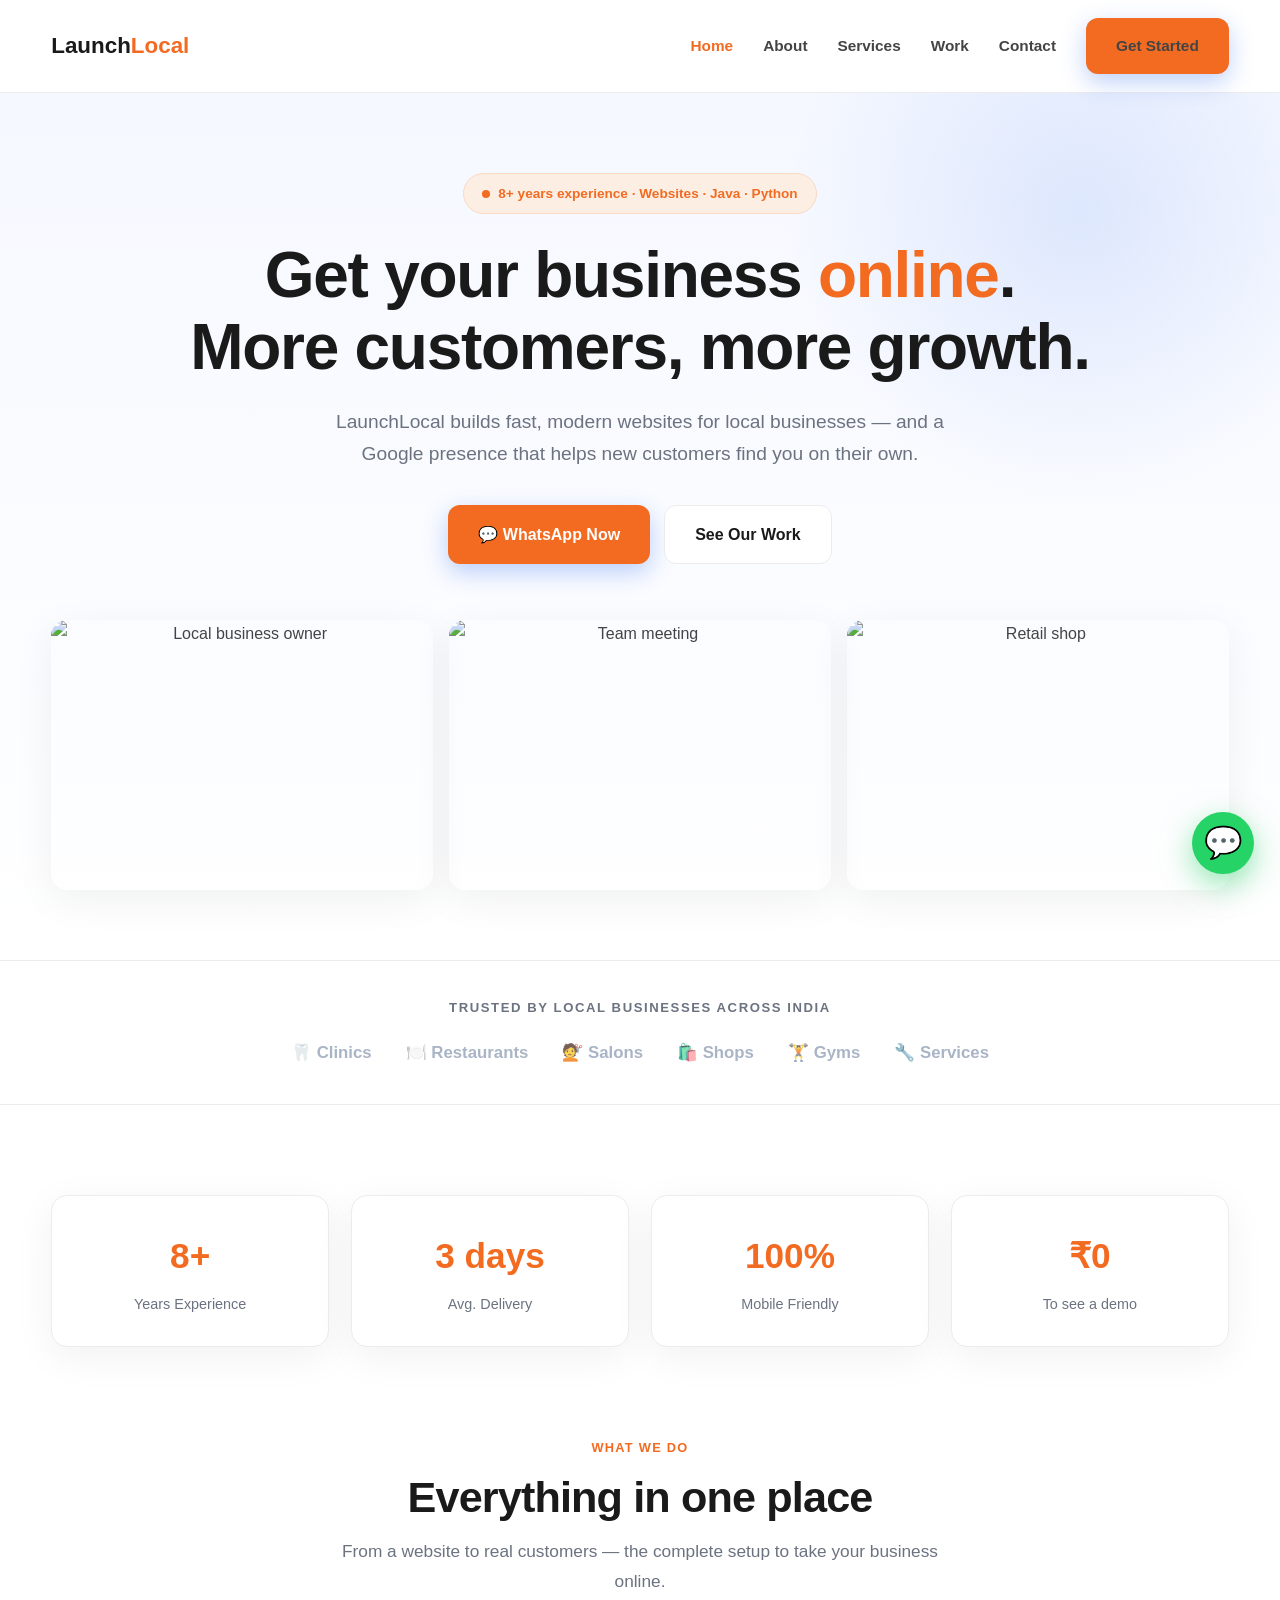
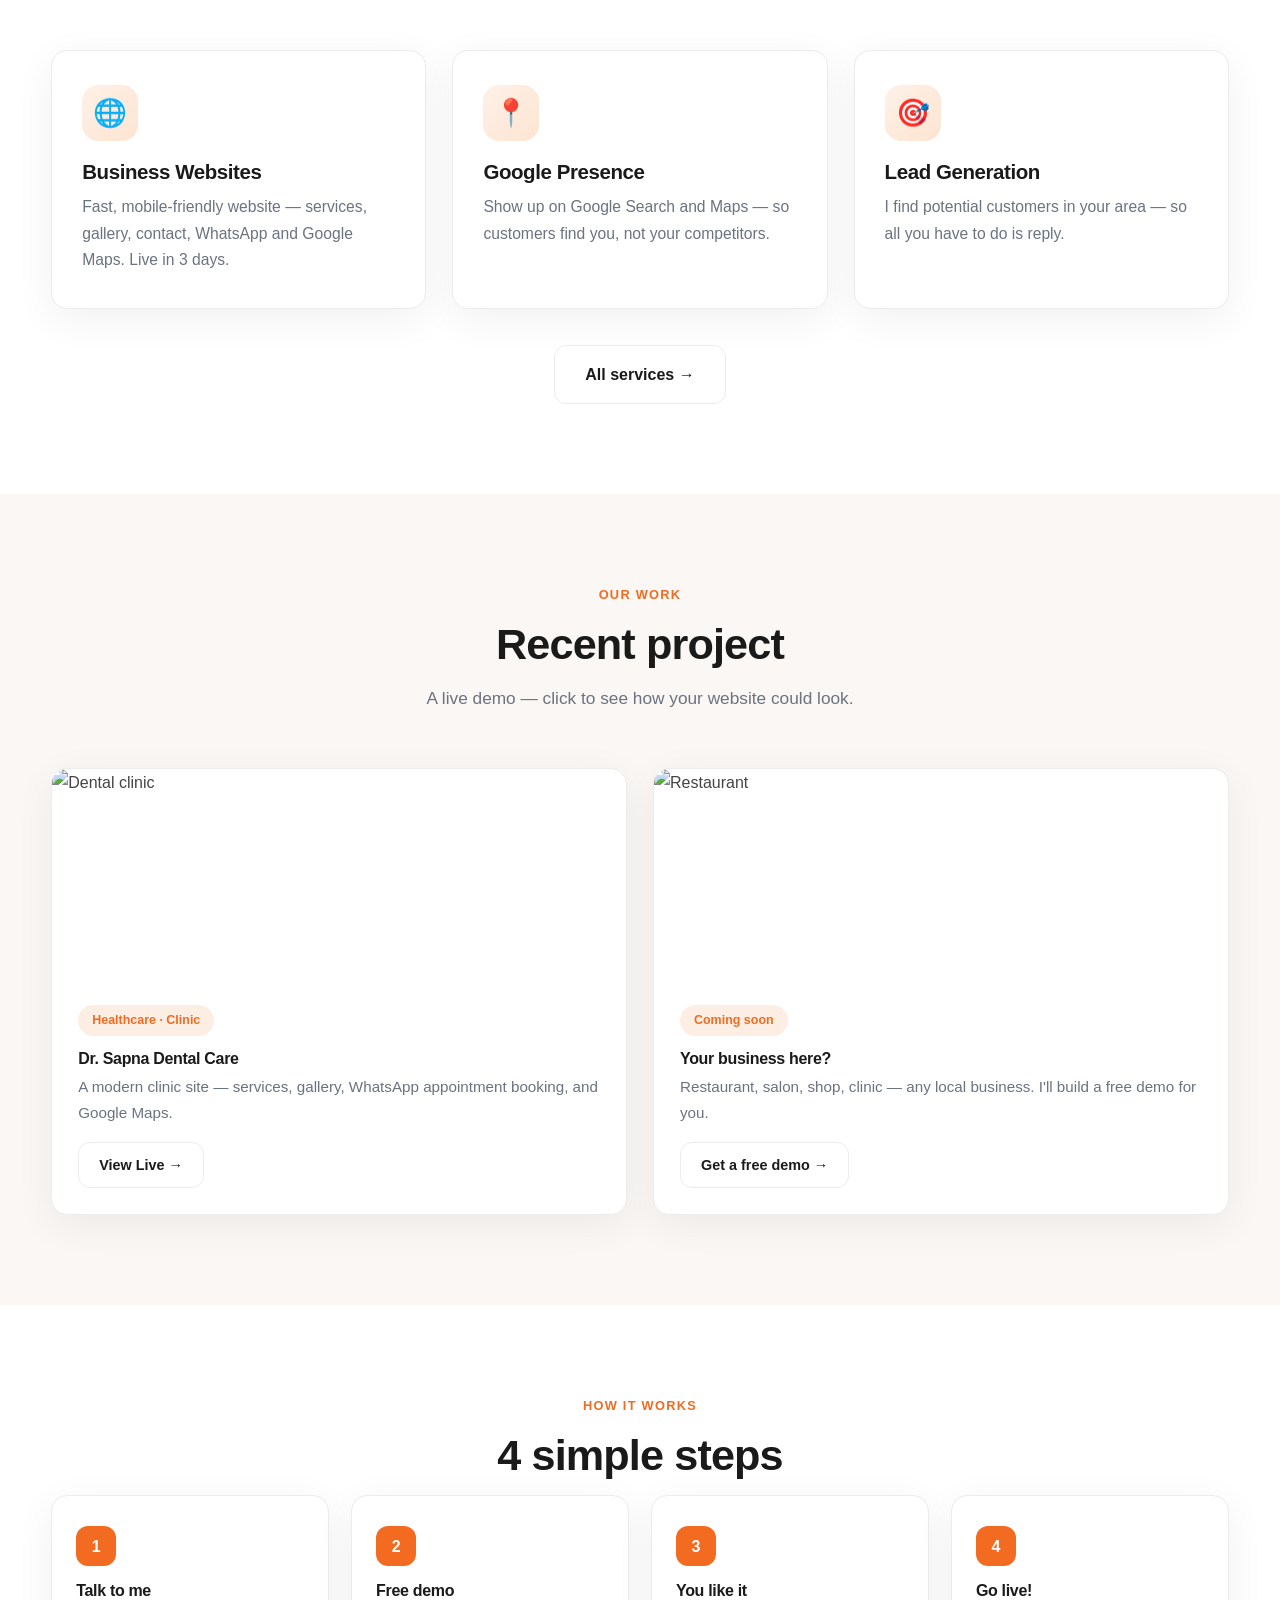
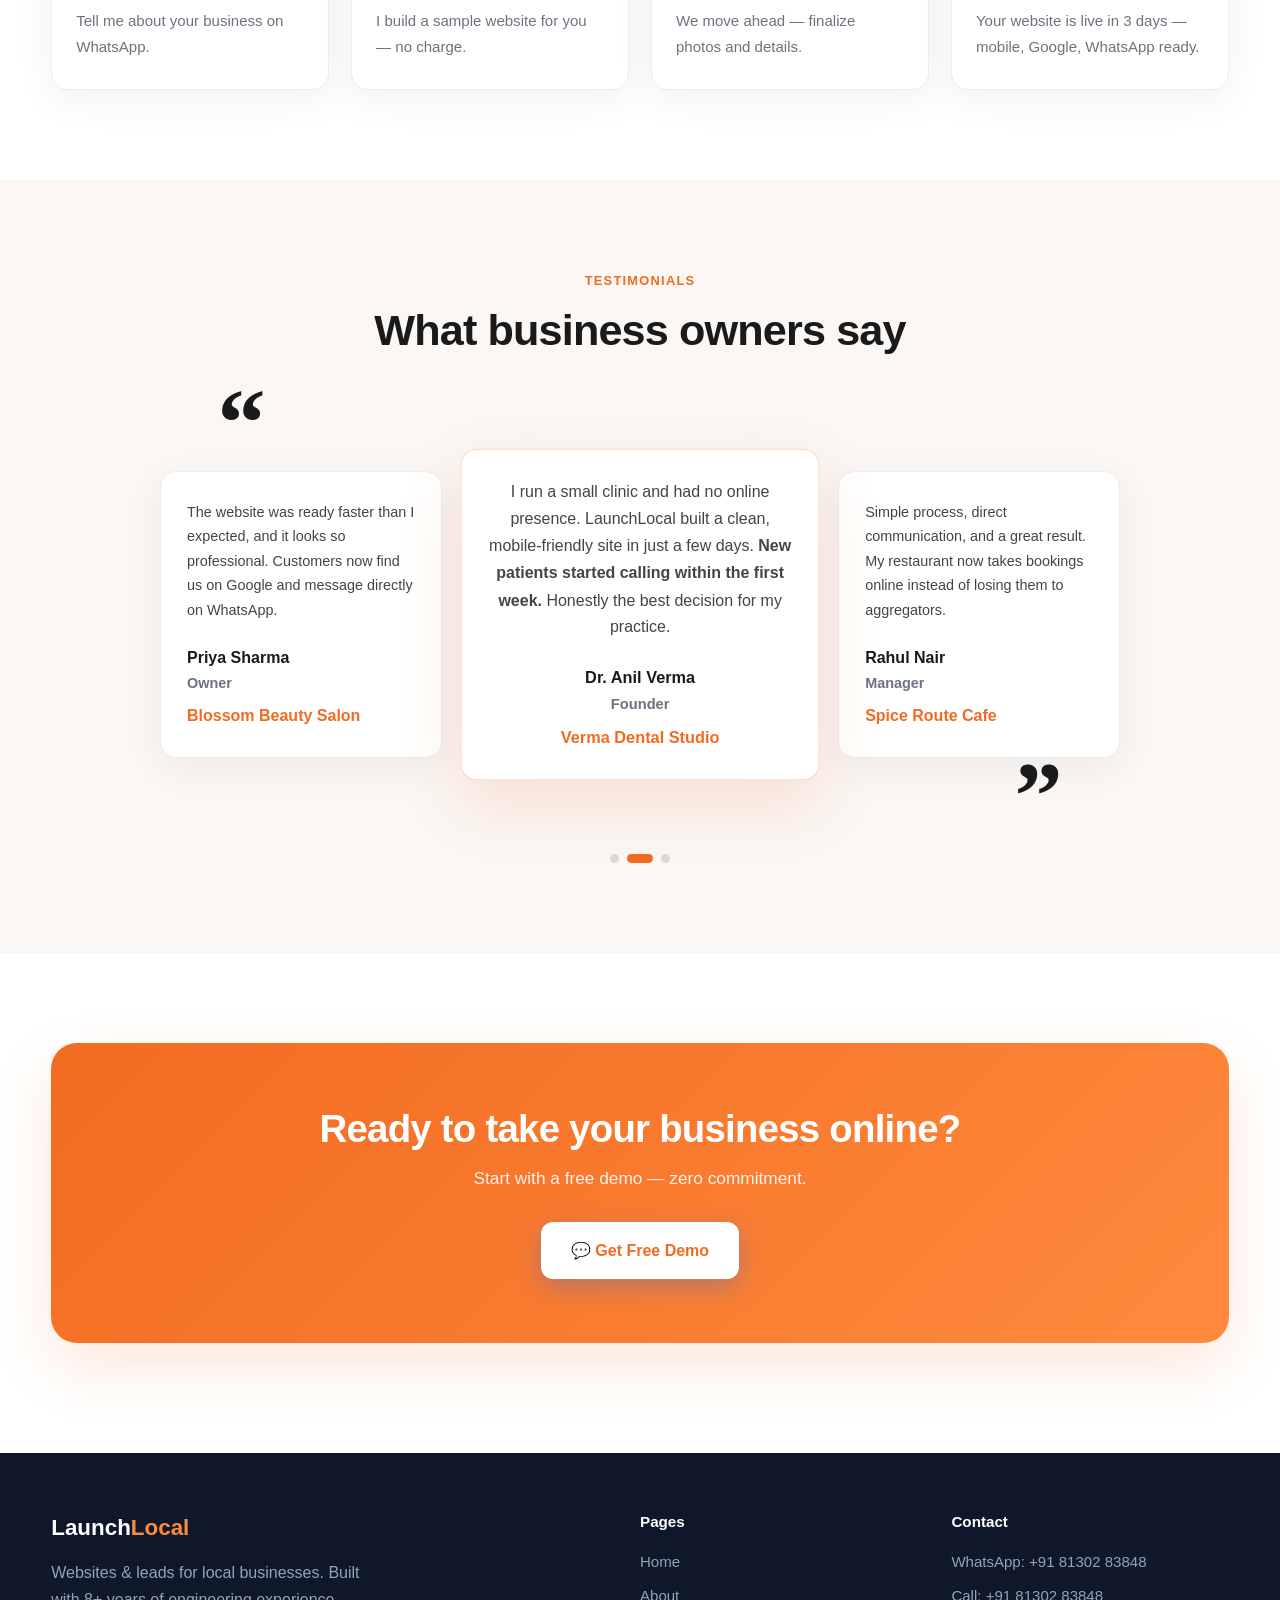
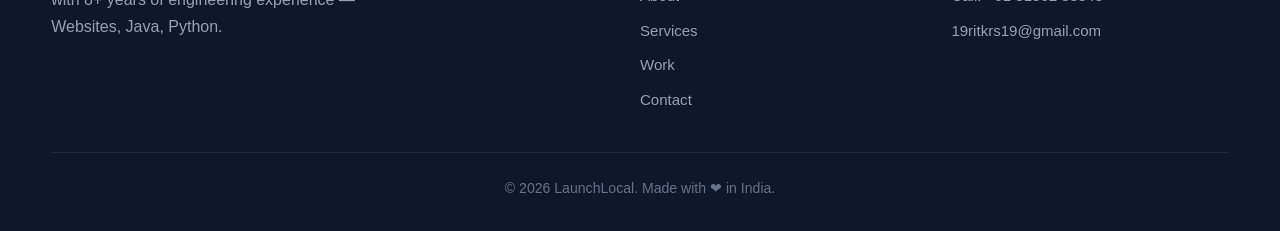
==== commit 134f63f1: "redesign: orange accent (In Time Tec style) + testimonials section with quote marks" ====
--- a/launchlocal-site/index.html
+++ b/launchlocal-site/index.html
@@ -116,6 +116,38 @@
   </div>
 </section>
 
+<!-- TESTIMONIALS -->
+<section class="testimonials">
+  <div class="container">
+    <div class="center"><div class="eyebrow reveal">Testimonials</div><h2 class="title reveal">What business owners say</h2></div>
+    <div class="quote-wrap reveal">
+      <div class="quote-mark open">&#8220;</div>
+      <div class="t-row">
+        <div class="t-side"><div class="t-card">
+          <p class="text">The website was ready faster than I expected, and it looks so professional. Customers now find us on Google and message directly on WhatsApp.</p>
+          <div class="name">Priya Sharma</div>
+          <div class="role">Owner</div>
+          <div class="company">Blossom Beauty Salon</div>
+        </div></div>
+        <div class="t-card center">
+          <p class="text">I run a small clinic and had no online presence. LaunchLocal built a clean, mobile-friendly site in just a few days. <strong>New patients started calling within the first week.</strong> Honestly the best decision for my practice.</p>
+          <div class="name">Dr. Anil Verma</div>
+          <div class="role">Founder</div>
+          <div class="company">Verma Dental Studio</div>
+        </div>
+        <div class="t-side"><div class="t-card">
+          <p class="text">Simple process, direct communication, and a great result. My restaurant now takes bookings online instead of losing them to aggregators.</p>
+          <div class="name">Rahul Nair</div>
+          <div class="role">Manager</div>
+          <div class="company">Spice Route Cafe</div>
+        </div></div>
+      </div>
+      <div class="quote-mark close">&#8221;</div>
+      <div class="t-dots"><span class="d"></span><span class="d active"></span><span class="d"></span></div>
+    </div>
+  </div>
+</section>
+
 <!-- CTA -->
 <section>
   <div class="container">
--- a/launchlocal-site/style.css
+++ b/launchlocal-site/style.css
@@ -2,11 +2,11 @@
    LaunchLocal - shared styles (light, premium, responsive)
    ============================================================ */
 :root{
-  --bg:#ffffff; --bg2:#f5f8ff; --card:#ffffff;
-  --brand:#2563eb; --brand-dark:#1d4ed8; --brand2:#0ea5e9; --accent:#0ea5e9;
-  --ink:#0f172a; --text:#334155; --muted:#64748b; --line:#e6ecf5;
-  --radius:18px; --shadow:0 10px 40px rgba(15,23,42,.08);
-  --shadow-lg:0 24px 60px rgba(37,99,235,.18);
+  --bg:#ffffff; --bg2:#faf7f4; --card:#ffffff;
+  --brand:#f26b21; --brand-dark:#d9541a; --brand2:#ff8a3d; --accent:#f26b21;
+  --ink:#1a1a1a; --text:#444444; --muted:#6b7280; --line:#ececec;
+  --radius:16px; --shadow:0 10px 40px rgba(0,0,0,.06);
+  --shadow-lg:0 24px 60px rgba(242,107,33,.16);
 }
 *{margin:0;padding:0;box-sizing:border-box}
 html{scroll-behavior:smooth}
@@ -50,7 +50,7 @@
 .hero{position:relative;padding:80px 0 70px;overflow:hidden;background:linear-gradient(180deg,#f5f8ff,#ffffff)}
 .hero::before{content:"";position:absolute;top:-200px;right:-120px;width:640px;height:640px;background:radial-gradient(circle,rgba(37,99,235,.12),transparent 65%);z-index:0}
 .hero .container{position:relative;z-index:1}
-.badge{display:inline-flex;align-items:center;gap:8px;background:#eaf1ff;color:var(--brand);border:1px solid #d6e4ff;padding:8px 18px;border-radius:999px;font-size:.85rem;font-weight:700;margin-bottom:26px}
+.badge{display:inline-flex;align-items:center;gap:8px;background:#fdeee4;color:var(--brand);border:1px solid #fbd9c2;padding:8px 18px;border-radius:999px;font-size:.85rem;font-weight:700;margin-bottom:26px}
 .dot{width:8px;height:8px;border-radius:50%;background:var(--brand)}
 .hero h1{font-size:clamp(2.3rem,5.5vw,4rem);margin-bottom:22px;color:var(--ink)}
 .hero p.lead{font-size:1.2rem;color:var(--muted);max-width:640px;margin-bottom:34px}
@@ -83,7 +83,7 @@
 @media(max-width:860px){.grid3,.grid2{grid-template-columns:1fr}}
 .card{background:var(--card);border:1px solid var(--line);border-radius:var(--radius);padding:34px 30px;transition:transform .2s,box-shadow .2s,border-color .2s;box-shadow:var(--shadow)}
 .card:hover{transform:translateY(-8px);box-shadow:var(--shadow-lg);border-color:#cfe0ff}
-.card .ic{width:56px;height:56px;border-radius:16px;display:flex;align-items:center;justify-content:center;font-size:1.7rem;background:linear-gradient(135deg,#eaf1ff,#e0f2fe);margin-bottom:20px}
+.card .ic{width:56px;height:56px;border-radius:16px;display:flex;align-items:center;justify-content:center;font-size:1.7rem;background:linear-gradient(135deg,#fef1e8,#fde4d1);margin-bottom:20px}
 .card h3{font-size:1.28rem;margin-bottom:10px}
 .card p{color:var(--muted);font-size:.98rem}
 .card ul{color:var(--muted);font-size:.95rem;margin-top:14px;padding-left:18px}
@@ -106,7 +106,7 @@
 .work-card .body{padding:26px}
 .work-card .body h4{margin-bottom:6px}
 .work-card .body p{color:var(--muted);font-size:.95rem;margin-bottom:16px}
-.tag{display:inline-block;background:#eaf1ff;color:var(--brand);padding:5px 14px;border-radius:999px;font-size:.78rem;font-weight:800;margin-bottom:14px}
+.tag{display:inline-block;background:#fdeee4;color:var(--brand);padding:5px 14px;border-radius:999px;font-size:.78rem;font-weight:800;margin-bottom:14px}
 .case{background:var(--card);border:1px solid var(--line);border-radius:var(--radius);padding:38px;margin-bottom:26px;box-shadow:var(--shadow)}
 .case .cols{display:grid;grid-template-columns:repeat(3,1fr);gap:22px;margin-top:22px}
 @media(max-width:760px){.case .cols{grid-template-columns:1fr}}
@@ -142,7 +142,7 @@
 textarea{min-height:96px;resize:vertical}
 form .btn-primary{width:100%;justify-content:center;margin-top:24px}
 .info-row{display:flex;gap:16px;margin-bottom:24px;align-items:flex-start}
-.info-row .ic{width:46px;height:46px;border-radius:12px;background:linear-gradient(135deg,#eaf1ff,#e0f2fe);display:flex;align-items:center;justify-content:center;font-size:1.3rem;flex-shrink:0}
+.info-row .ic{width:46px;height:46px;border-radius:12px;background:linear-gradient(135deg,#fef1e8,#fde4d1);display:flex;align-items:center;justify-content:center;font-size:1.3rem;flex-shrink:0}
 .info-row a{color:var(--brand);font-weight:600}
 .info-row strong{color:var(--ink)}
 
@@ -167,3 +167,22 @@
 
 .wa-float{position:fixed;bottom:26px;right:26px;z-index:100;background:#25D366;width:62px;height:62px;border-radius:50%;display:flex;align-items:center;justify-content:center;font-size:31px;box-shadow:0 10px 30px rgba(37,211,102,.5);transition:transform .2s}
 .wa-float:hover{transform:scale(1.08)}
+
+/* ===== TESTIMONIALS (In Time Tec style) ===== */
+.testimonials{background:var(--bg2);position:relative}
+.quote-wrap{position:relative;max-width:1000px;margin:40px auto 0;padding:0 20px}
+.quote-mark{font-family:Georgia,serif;font-size:6rem;line-height:.6;color:var(--ink);font-weight:900}
+.quote-mark.open{text-align:left;margin-left:6%}
+.quote-mark.close{text-align:right;margin-right:6%;margin-top:-10px}
+.t-row{display:grid;grid-template-columns:1fr 1.25fr 1fr;gap:22px;align-items:center}
+@media(max-width:860px){.t-row{grid-template-columns:1fr}.t-row .t-side{display:none}}
+.t-card{background:#fff;border:1px solid var(--line);border-radius:var(--radius);padding:28px 26px;box-shadow:var(--shadow)}
+.t-card.center{box-shadow:var(--shadow-lg);border:1px solid #fbd9c2;transform:scale(1.02)}
+.t-card p.text{color:var(--text);font-size:.98rem;margin-bottom:22px}
+.t-card .name{font-weight:700;color:var(--ink)}
+.t-card .role{color:var(--muted);font-size:.9rem;font-weight:600}
+.t-card .company{color:var(--brand);font-weight:800;margin-top:6px}
+.t-side .t-card p.text{font-size:.9rem}
+.t-dots{display:flex;gap:8px;justify-content:center;margin-top:30px}
+.t-dots .d{width:9px;height:9px;border-radius:50%;background:#d8d8d8}
+.t-dots .d.active{background:var(--brand);width:26px;border-radius:999px}
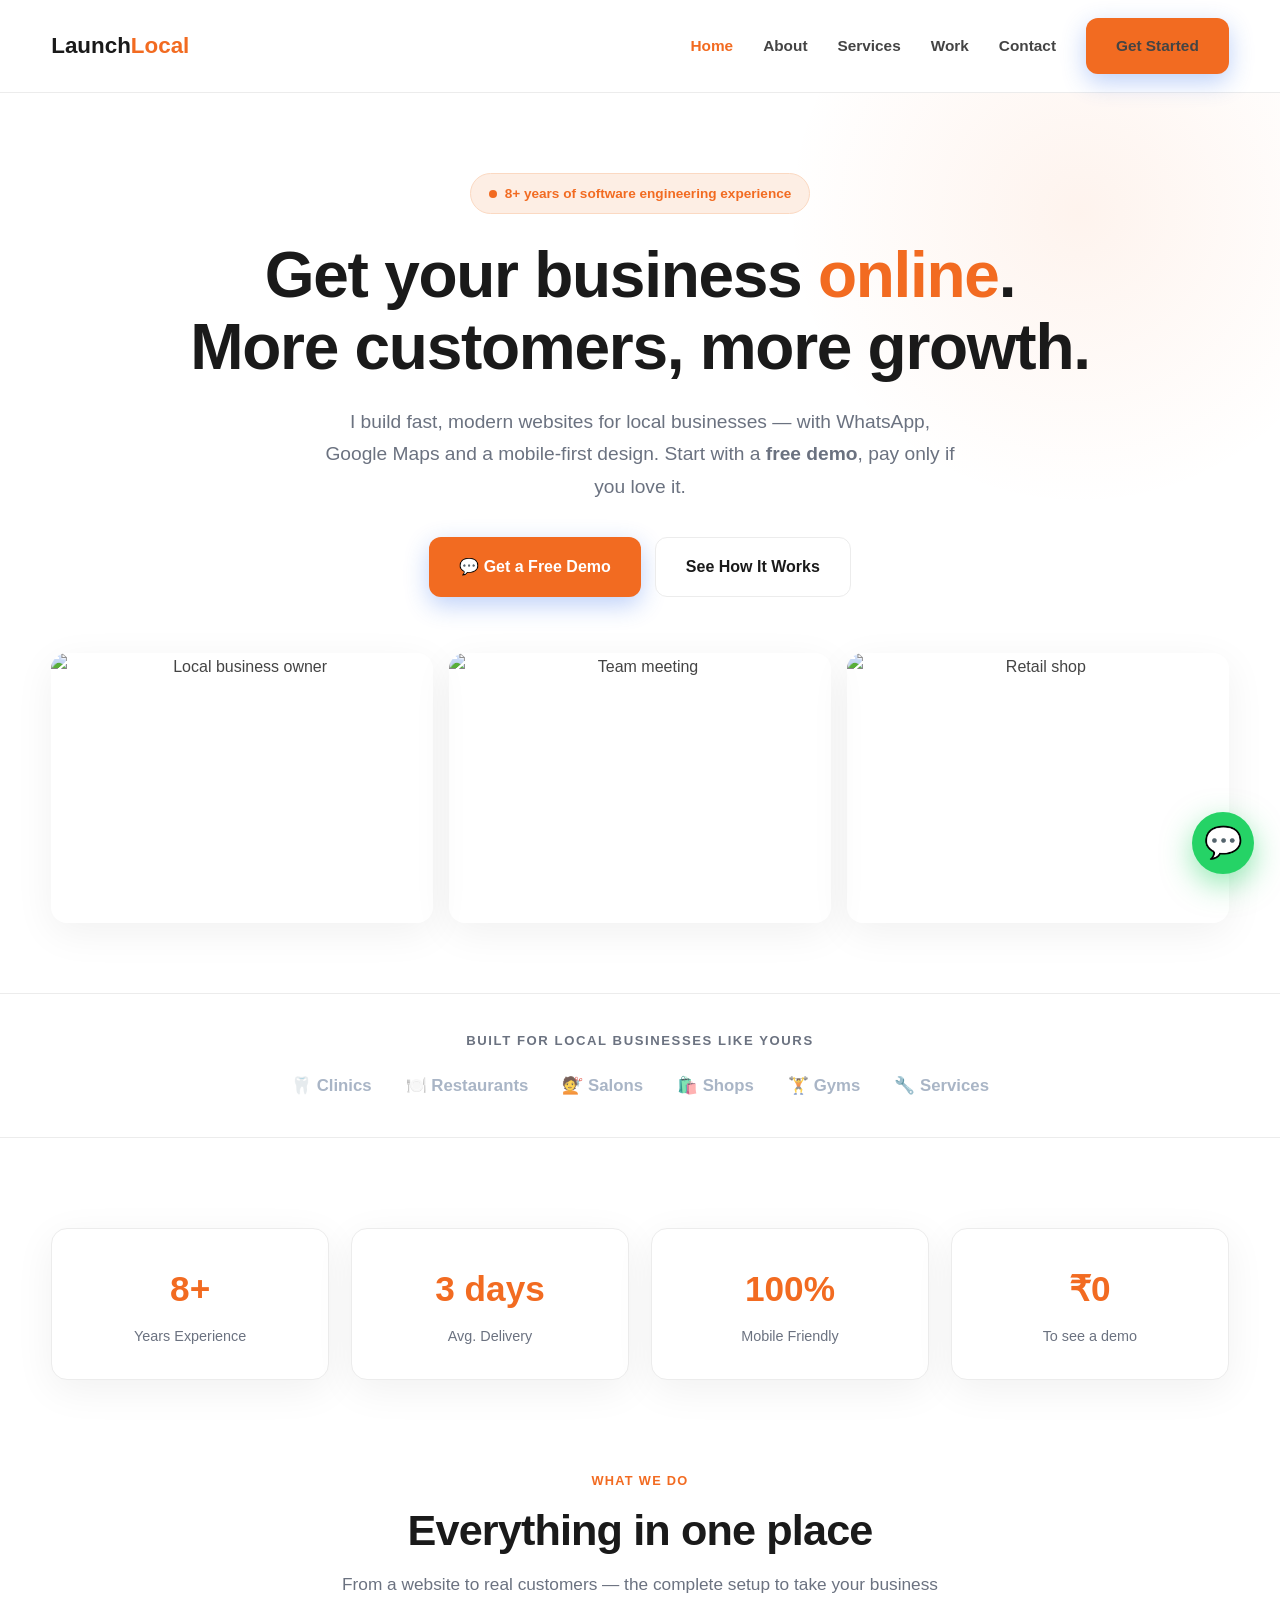
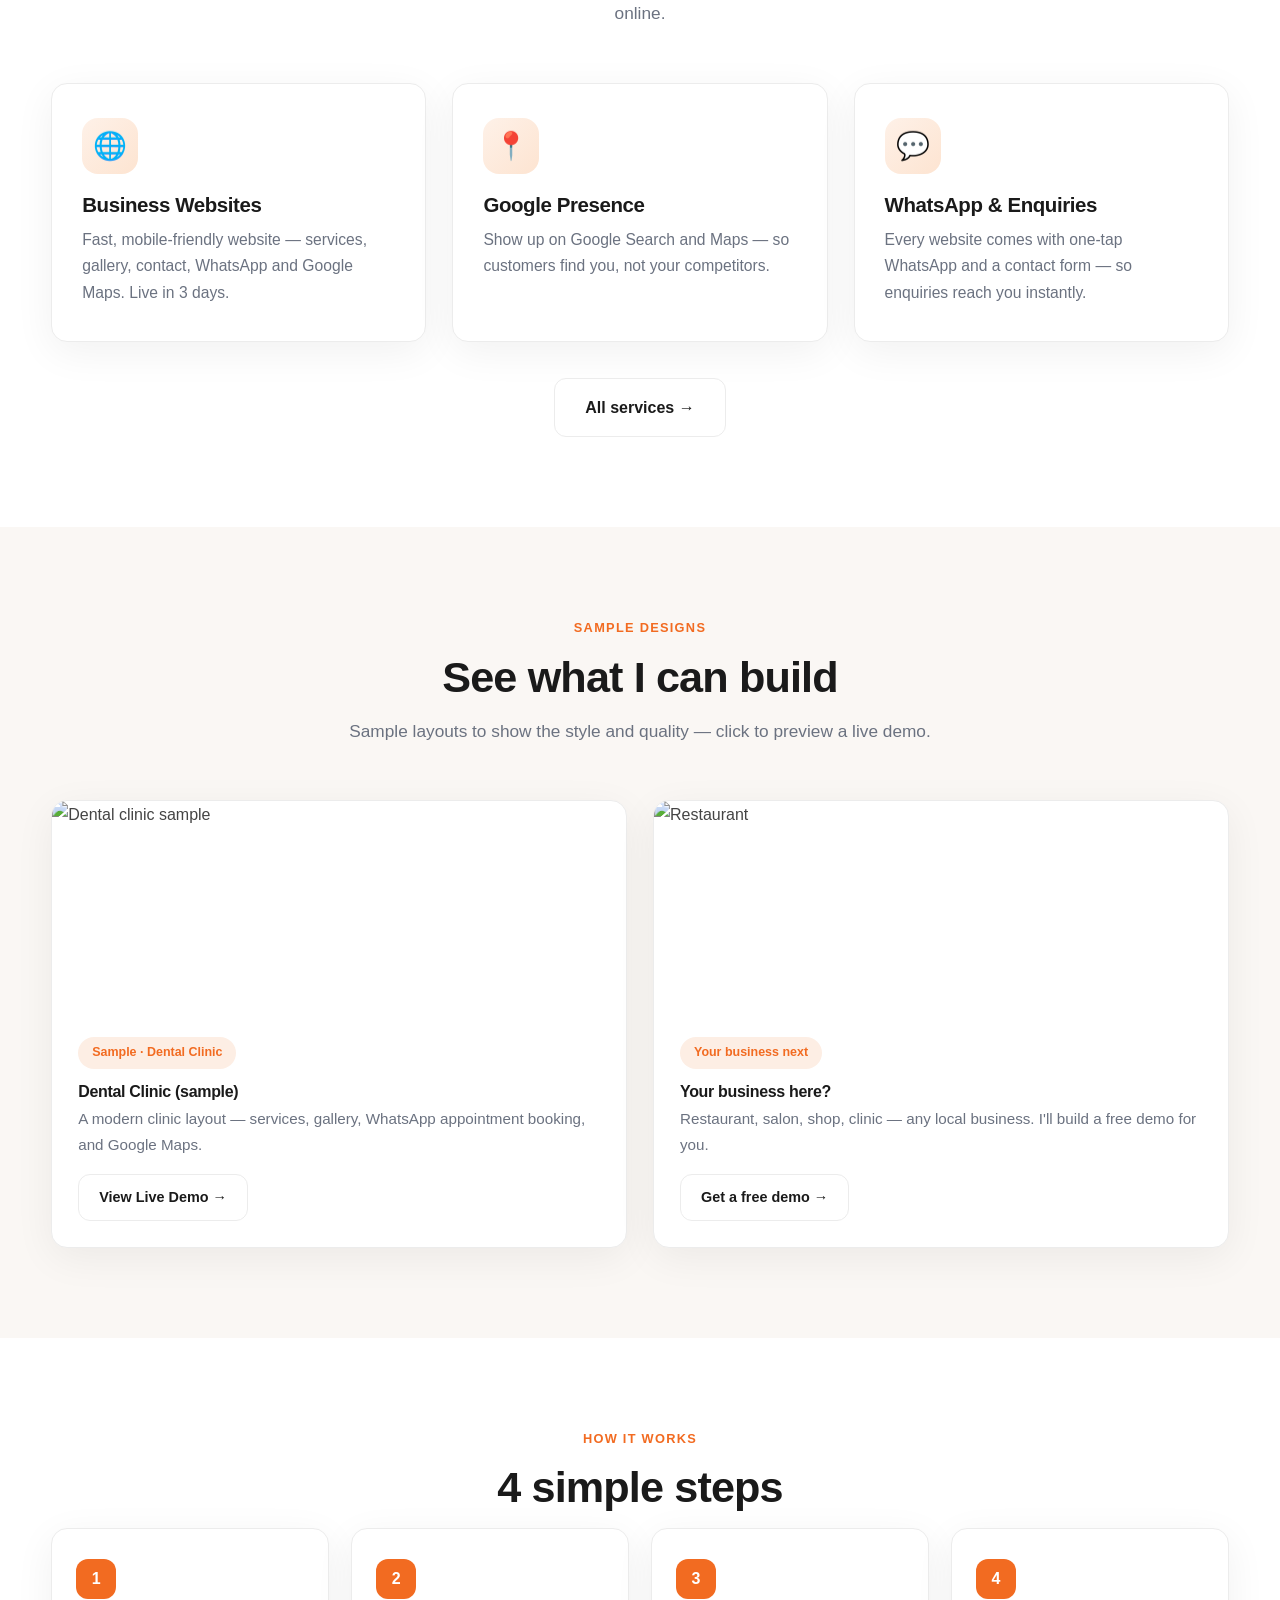
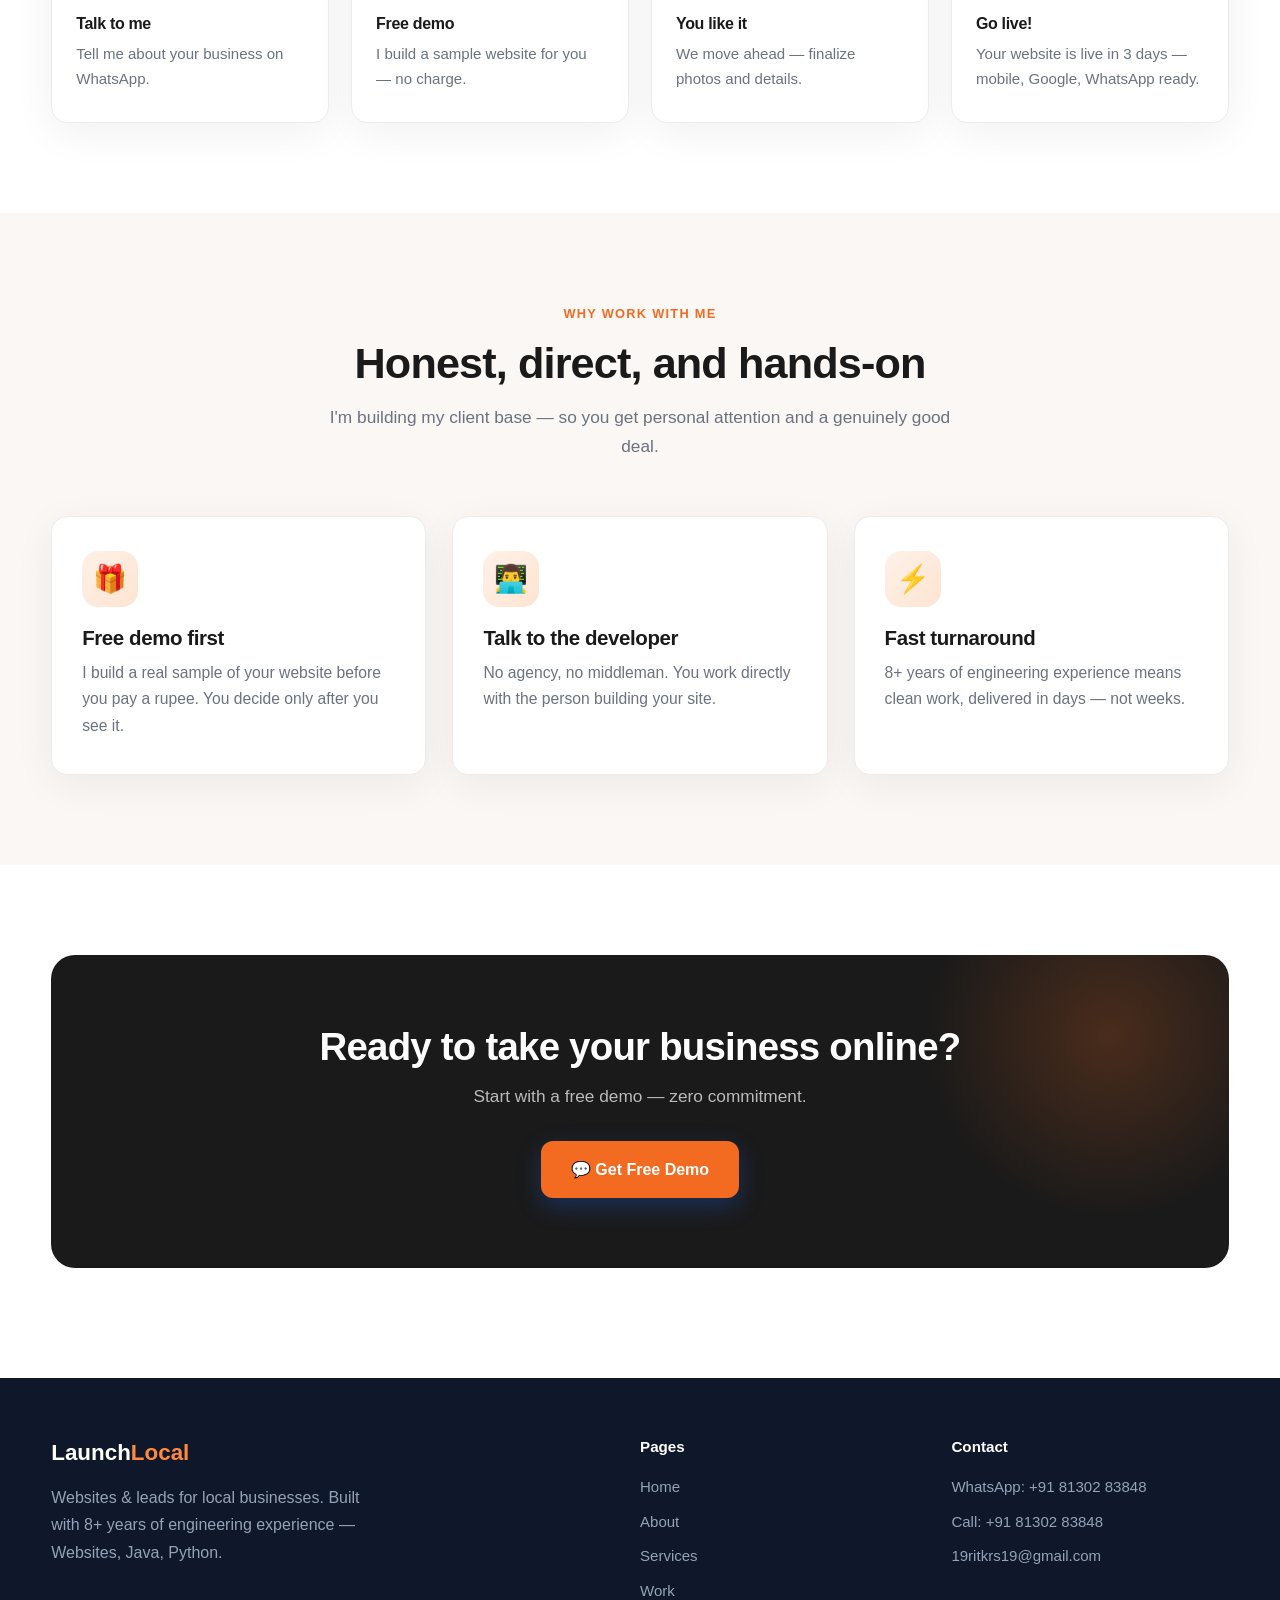
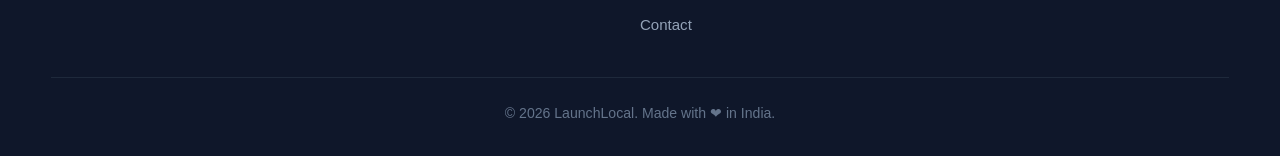
==== commit c7f97bc6: "Make home page honest: remove fake testimonials, generic sample designs, free-demo focus" ====
--- a/launchlocal-site/index.html
+++ b/launchlocal-site/index.html
@@ -29,12 +29,12 @@
 <!-- HERO -->
 <section class="hero">
   <div class="container center">
-    <div class="badge reveal"><span class="dot"></span> 8+ years experience · Websites · Java · Python</div>
+    <div class="badge reveal"><span class="dot"></span> 8+ years of software engineering experience</div>
     <h1 class="reveal">Get your business <span class="grad">online</span>.<br/>More customers, more growth.</h1>
-    <p class="lead center reveal">LaunchLocal builds fast, modern websites for local businesses — and a Google presence that helps new customers find you on their own.</p>
+    <p class="lead center reveal">I build fast, modern websites for local businesses — with WhatsApp, Google Maps and a mobile-first design. Start with a <strong>free demo</strong>, pay only if you love it.</p>
     <div class="cta center reveal" style="justify-content:center">
-      <a class="btn btn-primary" href="https://wa.me/918130283848?text=Hi%20LaunchLocal,%20I%20want%20a%20website%20for%20my%20business">💬 WhatsApp Now</a>
-      <a class="btn btn-ghost" href="work.html">See Our Work</a>
+      <a class="btn btn-primary" href="https://wa.me/918130283848?text=Hi%20LaunchLocal,%20I%20want%20a%20free%20demo%20website%20for%20my%20business">💬 Get a Free Demo</a>
+      <a class="btn btn-ghost" href="services.html">See How It Works</a>
     </div>
     <div class="hero-photos reveal">
       <img src="https://images.unsplash.com/photo-1556742049-0cfed4f6a45d?w=600&q=80" alt="Local business owner" loading="lazy" />
@@ -47,7 +47,7 @@
 <!-- TRUST -->
 <div class="trust">
   <div class="container">
-    <p>Trusted by local businesses across India</p>
+    <p>Built for local businesses like yours</p>
     <div class="trust-row">
       <span>🦷 Clinics</span><span>🍽️ Restaurants</span><span>💇 Salons</span>
       <span>🛍️ Shops</span><span>🏋️ Gyms</span><span>🔧 Services</span>
@@ -75,7 +75,7 @@
     <div class="grid3">
       <div class="card reveal"><div class="ic">🌐</div><h3>Business Websites</h3><p>Fast, mobile-friendly website — services, gallery, contact, WhatsApp and Google Maps. Live in 3 days.</p></div>
       <div class="card reveal"><div class="ic">📍</div><h3>Google Presence</h3><p>Show up on Google Search and Maps — so customers find you, not your competitors.</p></div>
-      <div class="card reveal"><div class="ic">🎯</div><h3>Lead Generation</h3><p>I find potential customers in your area — so all you have to do is reply.</p></div>
+      <div class="card reveal"><div class="ic">💬</div><h3>WhatsApp &amp; Enquiries</h3><p>Every website comes with one-tap WhatsApp and a contact form — so enquiries reach you instantly.</p></div>
     </div>
     <div class="center" style="margin-top:36px"><a class="btn btn-ghost reveal" href="services.html">All services →</a></div>
   </div>
@@ -84,18 +84,18 @@
 <!-- FEATURED WORK -->
 <section style="background:var(--bg2)">
   <div class="container">
-    <div class="center"><div class="eyebrow reveal">Our work</div><h2 class="title reveal">Recent project</h2>
-      <p class="sub center reveal">A live demo — click to see how your website could look.</p></div>
+    <div class="center"><div class="eyebrow reveal">Sample designs</div><h2 class="title reveal">See what I can build</h2>
+      <p class="sub center reveal">Sample layouts to show the style and quality — click to preview a live demo.</p></div>
     <div class="work">
       <a class="work-card reveal" href="https://19ritkrs19.github.io/client-demos/dr-sapna/" target="_blank">
-        <img class="thumb" src="https://images.unsplash.com/photo-1629909613654-28e377c37b09?w=700&q=80" alt="Dental clinic" loading="lazy" />
-        <div class="body"><span class="tag">Healthcare · Clinic</span><h4>Dr. Sapna Dental Care</h4>
-          <p>A modern clinic site — services, gallery, WhatsApp appointment booking, and Google Maps.</p>
-          <span class="btn btn-ghost" style="padding:10px 20px;font-size:.9rem">View Live →</span></div>
+        <img class="thumb" src="https://images.unsplash.com/photo-1629909613654-28e377c37b09?w=700&q=80" alt="Dental clinic sample" loading="lazy" />
+        <div class="body"><span class="tag">Sample · Dental Clinic</span><h4>Dental Clinic (sample)</h4>
+          <p>A modern clinic layout — services, gallery, WhatsApp appointment booking, and Google Maps.</p>
+          <span class="btn btn-ghost" style="padding:10px 20px;font-size:.9rem">View Live Demo →</span></div>
       </a>
       <div class="work-card reveal">
         <img class="thumb" src="https://images.unsplash.com/photo-1517248135467-4c7edcad34c4?w=700&q=80" alt="Restaurant" loading="lazy" />
-        <div class="body"><span class="tag">Coming soon</span><h4>Your business here?</h4>
+        <div class="body"><span class="tag">Your business next</span><h4>Your business here?</h4>
           <p>Restaurant, salon, shop, clinic — any local business. I'll build a free demo for you.</p>
           <a class="btn btn-ghost" style="padding:10px 20px;font-size:.9rem" href="contact.html">Get a free demo →</a></div>
       </div>
@@ -116,34 +116,15 @@
   </div>
 </section>
 
-<!-- TESTIMONIALS -->
+<!-- WHY ME (honest, replaces fake testimonials) -->
 <section class="testimonials">
   <div class="container">
-    <div class="center"><div class="eyebrow reveal">Testimonials</div><h2 class="title reveal">What business owners say</h2></div>
-    <div class="quote-wrap reveal">
-      <div class="quote-mark open">&#8220;</div>
-      <div class="t-row">
-        <div class="t-side"><div class="t-card">
-          <p class="text">The website was ready faster than I expected, and it looks so professional. Customers now find us on Google and message directly on WhatsApp.</p>
-          <div class="name">Priya Sharma</div>
-          <div class="role">Owner</div>
-          <div class="company">Blossom Beauty Salon</div>
-        </div></div>
-        <div class="t-card center">
-          <p class="text">I run a small clinic and had no online presence. LaunchLocal built a clean, mobile-friendly site in just a few days. <strong>New patients started calling within the first week.</strong> Honestly the best decision for my practice.</p>
-          <div class="name">Dr. Anil Verma</div>
-          <div class="role">Founder</div>
-          <div class="company">Verma Dental Studio</div>
-        </div>
-        <div class="t-side"><div class="t-card">
-          <p class="text">Simple process, direct communication, and a great result. My restaurant now takes bookings online instead of losing them to aggregators.</p>
-          <div class="name">Rahul Nair</div>
-          <div class="role">Manager</div>
-          <div class="company">Spice Route Cafe</div>
-        </div></div>
-      </div>
-      <div class="quote-mark close">&#8221;</div>
-      <div class="t-dots"><span class="d"></span><span class="d active"></span><span class="d"></span></div>
+    <div class="center"><div class="eyebrow reveal">Why work with me</div><h2 class="title reveal">Honest, direct, and hands-on</h2>
+      <p class="sub center reveal">I'm building my client base — so you get personal attention and a genuinely good deal.</p></div>
+    <div class="grid3">
+      <div class="card reveal"><div class="ic">🎁</div><h3>Free demo first</h3><p>I build a real sample of your website before you pay a rupee. You decide only after you see it.</p></div>
+      <div class="card reveal"><div class="ic">👨‍💻</div><h3>Talk to the developer</h3><p>No agency, no middleman. You work directly with the person building your site.</p></div>
+      <div class="card reveal"><div class="ic">⚡</div><h3>Fast turnaround</h3><p>8+ years of engineering experience means clean work, delivered in days — not weeks.</p></div>
     </div>
   </div>
 </section>
--- a/launchlocal-site/style.css
+++ b/launchlocal-site/style.css
@@ -47,8 +47,8 @@
 }
 
 /* HERO */
-.hero{position:relative;padding:80px 0 70px;overflow:hidden;background:linear-gradient(180deg,#f5f8ff,#ffffff)}
-.hero::before{content:"";position:absolute;top:-200px;right:-120px;width:640px;height:640px;background:radial-gradient(circle,rgba(37,99,235,.12),transparent 65%);z-index:0}
+.hero{position:relative;padding:80px 0 70px;overflow:hidden;background:#ffffff}
+.hero::before{content:"";position:absolute;top:-200px;right:-120px;width:640px;height:640px;background:radial-gradient(circle,rgba(242,107,33,.08),transparent 65%);z-index:0}
 .hero .container{position:relative;z-index:1}
 .badge{display:inline-flex;align-items:center;gap:8px;background:#fdeee4;color:var(--brand);border:1px solid #fbd9c2;padding:8px 18px;border-radius:999px;font-size:.85rem;font-weight:700;margin-bottom:26px}
 .dot{width:8px;height:8px;border-radius:50%;background:var(--brand)}
@@ -60,7 +60,7 @@
 @media(max-width:760px){.hero-photos{grid-template-columns:1fr;gap:14px}.hero-photos img{height:220px}}
 
 /* page hero (inner pages) */
-.page-hero{padding:70px 0 20px;background:linear-gradient(180deg,#f5f8ff,#ffffff)}
+.page-hero{padding:70px 0 20px;background:#ffffff}
 .page-hero h1{font-size:clamp(2rem,5vw,3.3rem);margin-bottom:16px}
 .page-hero p{color:var(--muted);max-width:660px;font-size:1.12rem}
 
@@ -146,12 +146,14 @@
 .info-row a{color:var(--brand);font-weight:600}
 .info-row strong{color:var(--ink)}
 
-/* CTA band */
-.cta-band{background:linear-gradient(135deg,var(--brand),var(--brand2));border-radius:26px;padding:64px 40px;text-align:center;box-shadow:var(--shadow-lg)}
+/* CTA band - dark, premium (orange only on button) */
+.cta-band{background:#1a1a1a;border-radius:24px;padding:70px 40px;text-align:center;position:relative;overflow:hidden}
+.cta-band::before{content:"";position:absolute;top:-120px;right:-80px;width:400px;height:400px;background:radial-gradient(circle,rgba(242,107,33,.22),transparent 65%)}
+.cta-band>*{position:relative;z-index:1}
 .cta-band h2{font-size:clamp(1.7rem,3.5vw,2.4rem);margin-bottom:14px;color:#fff}
-.cta-band p{color:rgba(255,255,255,.9);margin-bottom:28px;font-size:1.08rem}
-.cta-band .btn-primary{background:#fff;color:var(--brand)}
-.cta-band .btn-primary:hover{background:#f0f6ff}
+.cta-band p{color:rgba(255,255,255,.7);margin-bottom:30px;font-size:1.08rem}
+.cta-band .btn-primary{background:var(--brand);color:#fff}
+.cta-band .btn-primary:hover{background:var(--brand-dark)}
 
 /* FOOTER */
 footer{background:#0f172a;color:#cbd5e1;padding:56px 0 30px;margin-top:20px}
@@ -177,7 +179,7 @@
 .t-row{display:grid;grid-template-columns:1fr 1.25fr 1fr;gap:22px;align-items:center}
 @media(max-width:860px){.t-row{grid-template-columns:1fr}.t-row .t-side{display:none}}
 .t-card{background:#fff;border:1px solid var(--line);border-radius:var(--radius);padding:28px 26px;box-shadow:var(--shadow)}
-.t-card.center{box-shadow:var(--shadow-lg);border:1px solid #fbd9c2;transform:scale(1.02)}
+.t-card.center{box-shadow:var(--shadow-lg);border:1px solid #fbd9c2}
 .t-card p.text{color:var(--text);font-size:.98rem;margin-bottom:22px}
 .t-card .name{font-weight:700;color:var(--ink)}
 .t-card .role{color:var(--muted);font-size:.9rem;font-weight:600}
